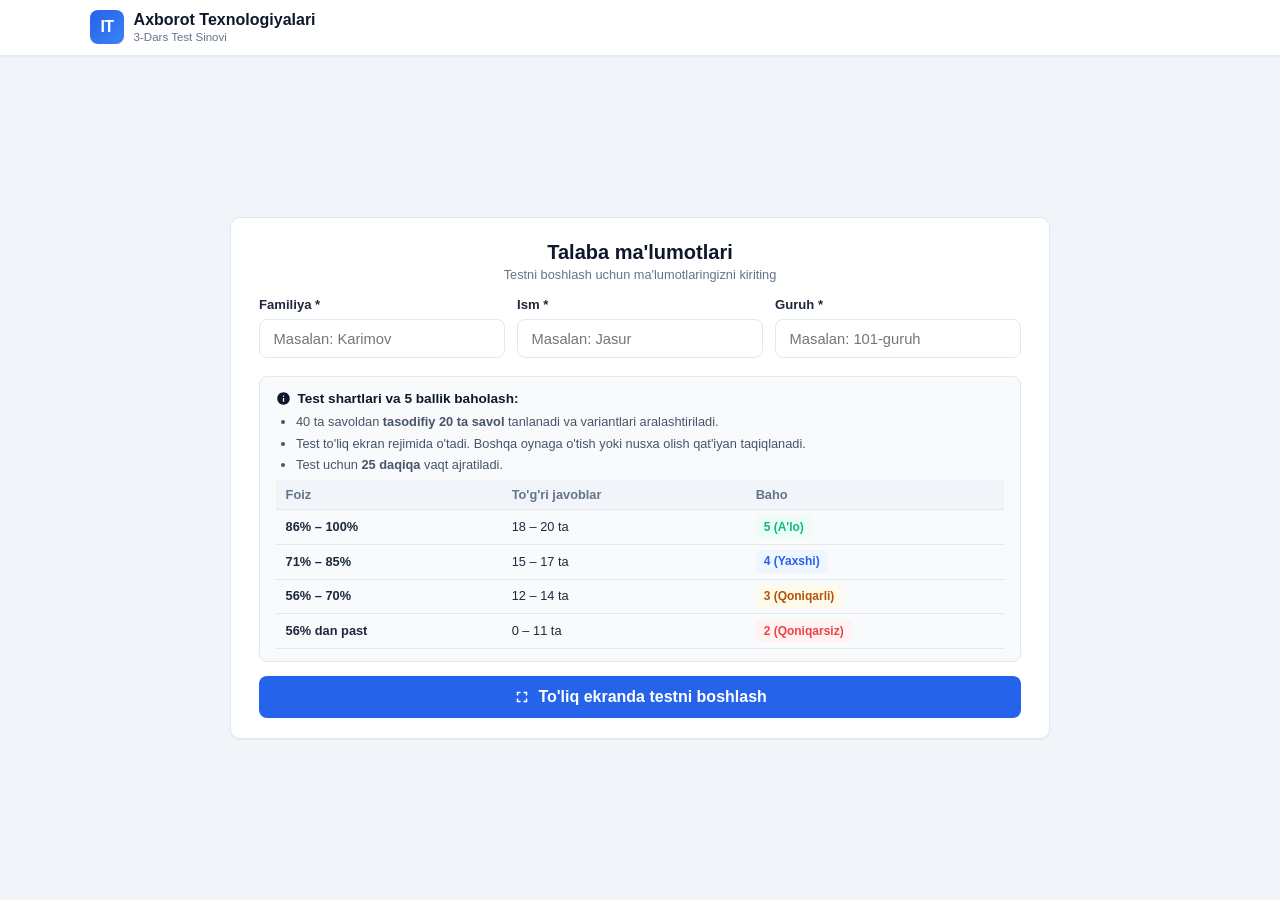
==== test/index.html @ c274dc18 "Dars ma'lumotlari bosh sahifaga (index.html) olindi, test sahifasi /test papkasiga joylashtirildi" ====
<!DOCTYPE html>
<html lang="uz">
<head>
  <meta charset="UTF-8">
  <meta name="viewport" content="width=device-width, initial-scale=1.0">
  <title>3-Dars: Axborot texnologiyalari — Test</title>
  <link rel="stylesheet" href="../css/style.css">
  <link rel="icon" type="image/svg+xml" href="data:image/svg+xml,<svg xmlns='http://www.w3.org/2000/svg' viewBox='0 0 24 24' fill='%232563eb'><path d='M12 3L1 9l11 6 9-4.91V17h2V9L12 3zm0 12.55L4.47 11 12 6.89 19.53 11 12 15.55zM6 15.5v3.45c0 2.21 2.69 4 6 4s6-1.79 6-4v-3.45c-1.57 1.02-3.66 1.55-6 1.55s-4.43-.53-6-1.55z'/></svg>">
</head>
<body oncontextmenu="return false;" oncopy="return false;" oncut="return false;" onpaste="return false;">

  <!-- Header: Yuqori panel -->
  <header class="app-header">
    <div class="header-container">
      <div class="logo-area">
        <div class="logo-icon">IT</div>
        <div class="logo-text">
          <h1>Axborot Texnologiyalari</h1>
          <p>3-Dars Test Sinovi</p>
        </div>
      </div>

      <!-- Test jarayonida ko'rinuvchi yuqori qism elementlari -->
      <div id="headerMeta" class="header-meta" style="display: none;">
        <div id="userBadge" class="user-badge" title="Talaba">
          <svg class="icon icon-sm" viewBox="0 0 24 24"><path d="M12 12c2.21 0 4-1.79 4-4s-1.79-4-4-4-4 1.79-4 4 1.79 4 4 4zm0 2c-2.67 0-8 1.34-8 4v2h16v-2c0-2.66-5.33-4-8-4z"/></svg>
          <span id="userNameDisplay">Talaba</span>
        </div>

        <div id="timerBadge" class="timer-badge" title="Qolgan vaqt">
          <svg class="icon icon-sm" viewBox="0 0 24 24"><path d="M12 2C6.5 2 2 6.5 2 12s4.5 10 10 10 10-4.5 10-10S17.5 2 12 2zm0 18c-4.41 0-8-3.59-8-8s3.59-8 8-8 8 3.59 8 8-3.59 8-8 8zm.5-13H11v6l5.2 3.1.8-1.3-4.5-2.7V7z"/></svg>
          <span id="timerDisplay">25:00</span>
        </div>

        <!-- YUQORIGA KO'CHIRILGAN YAKUNLASH TUGMASI -->
        <button type="button" id="btnFinishTop" class="btn btn-danger" style="padding: 0.4rem 0.85rem; font-size: 0.82rem;" title="Testni yakunlash">
          <svg class="icon icon-sm" viewBox="0 0 24 24"><path d="M14.4 6L14 4H5v17h2v-7h5.6l.4 2h7V6z"/></svg>
          Testni yakunlash
        </button>
      </div>
    </div>
  </header>

  <!-- Asosiy Kontent (Bitta sahifada 3 ta holat) -->
  <main class="main-wrapper">

    <!-- 1-KO'RINISh: TALABA MA'LUMOTLARINI KIRITISH -->
    <div id="viewRegister" class="view-screen active">
      <div class="card index-card">
        <div style="text-align: center; margin-bottom: 0.75rem;">
          <h2 style="font-size: 1.25rem; color: var(--dark); font-weight: 800;">Talaba ma'lumotlari</h2>
          <p style="font-size: 0.8rem; color: var(--text-muted);">Testni boshlash uchun ma'lumotlaringizni kiriting</p>
        </div>

        <form id="studentForm" novalidate>
          <div class="index-grid">
            <div class="form-group">
              <label class="form-label" for="lastName">Familiya *</label>
              <input type="text" id="lastName" class="form-input" placeholder="Masalan: Karimov" autocomplete="off">
            </div>

            <div class="form-group">
              <label class="form-label" for="firstName">Ism *</label>
              <input type="text" id="firstName" class="form-input" placeholder="Masalan: Jasur" autocomplete="off">
            </div>

            <div class="form-group">
              <label class="form-label" for="studentGroup">Guruh *</label>
              <input type="text" id="studentGroup" class="form-input" placeholder="Masalan: 101-guruh" autocomplete="off">
            </div>
          </div>

          <div class="rules-box">
            <h4>
              <svg class="icon icon-sm" viewBox="0 0 24 24"><path d="M12 2C6.48 2 2 6.48 2 12s4.48 10 10 10 10-4.48 10-10S17.52 2 12 2zm1 15h-2v-6h2v6zm0-8h-2V7h2v2z"/></svg>
              Test shartlari va 5 ballik baholash:
            </h4>
            <ul>
              <li>40 ta savoldan <strong>tasodifiy 20 ta savol</strong> tanlanadi va variantlari aralashtiriladi.</li>
              <li>Test to'liq ekran rejimida o'tadi. Boshqa oynaga o'tish yoki nusxa olish qat'iyan taqiqlanadi.</li>
              <li>Test uchun <strong>25 daqiqa</strong> vaqt ajratiladi.</li>
            </ul>

            <table class="grade-table">
              <thead>
                <tr>
                  <th>Foiz</th>
                  <th>To'g'ri javoblar</th>
                  <th>Baho</th>
                </tr>
              </thead>
              <tbody>
                <tr>
                  <td><strong>86% – 100%</strong></td>
                  <td>18 – 20 ta</td>
                  <td><span class="badge badge-success">5 (A'lo)</span></td>
                </tr>
                <tr>
                  <td><strong>71% – 85%</strong></td>
                  <td>15 – 17 ta</td>
                  <td><span class="badge badge-primary">4 (Yaxshi)</span></td>
                </tr>
                <tr>
                  <td><strong>56% – 70%</strong></td>
                  <td>12 – 14 ta</td>
                  <td><span class="badge badge-warning">3 (Qoniqarli)</span></td>
                </tr>
                <tr>
                  <td><strong>56% dan past</strong></td>
                  <td>0 – 11 ta</td>
                  <td><span class="badge badge-danger">2 (Qoniqarsiz)</span></td>
                </tr>
              </tbody>
            </table>
          </div>

          <button type="submit" id="btnStartQuiz" class="btn btn-primary" style="width: 100%; padding: 0.75rem; font-size: 1rem;">
            <svg class="icon" viewBox="0 0 24 24"><path d="M7 14H5v5h5v-2H7v-3zm-2-4h2V7h3V5H5v5zm12 7h-3v2h5v-5h-2v3zM14 5v2h3v3h2V5h-5z"/></svg>
            To'liq ekranda testni boshlash
          </button>
        </form>
      </div>
    </div>

    <!-- 2-KO'RINISh: TEST TOPSHIRISH EKRANI -->
    <div id="viewQuiz" class="view-screen">
      <div class="quiz-screen">
        <!-- Progress bar va Savollar xaritasi -->
        <div>
          <div class="quiz-progress-bar">
            <div id="progressFill" class="quiz-progress-fill"></div>
          </div>

          <div class="palette-card">
            <div class="palette-meta">
              <span>Savollar xaritasi (Jami 20 ta)</span>
              <span id="answeredStatusText" style="color: var(--primary);">0 / 20 belgilandi</span>
            </div>
            <div id="paletteContainer" class="palette-container"></div>
          </div>
        </div>

        <!-- Savol kartasi -->
        <div class="question-card">
          <div>
            <div class="question-top">
              <span id="questionCounter" class="question-counter">Savol 1 / 20</span>
            </div>
            <h3 id="questionText" class="question-text">Savol yuklanmoqda...</h3>
          </div>

          <div id="optionsContainer" class="options-list">
            <!-- Variantlar JS orqali qo'shiladi -->
          </div>
        </div>

        <!-- Pastki qism: FAQAT Oldingi va Keyingi -->
        <div class="quiz-footer">
          <button type="button" id="btnPrev" class="btn btn-secondary">
            <svg class="icon icon-sm" viewBox="0 0 24 24"><path d="M20 11H7.83l5.59-5.59L12 4l-8 8 8 8 1.41-1.41L7.83 13H20v-2z"/></svg>
            Oldingi
          </button>

          <button type="button" id="btnNext" class="btn btn-primary">
            Keyingi
            <svg class="icon icon-sm" viewBox="0 0 24 24"><path d="M12 4l-1.41 1.41L16.17 11H4v2h12.17l-5.58 5.59L12 20l8-8z"/></svg>
          </button>
        </div>
      </div>
    </div>

    <!-- 3-KO'RINISh: NATIJALAR EKRANI -->
    <div id="viewResults" class="view-screen">
      <div class="results-card">
        <h2 style="font-size: 1.35rem; color: var(--dark); font-weight: 800;">
          Test yakunlandi
        </h2>
        <p style="color: var(--text-muted); font-size: 0.82rem;">
          Natijalaringiz qayd etildi va Google Sheets jadvaliga uzatildi
        </p>

        <!-- Doiraviy Foiz -->
        <div id="scoreCircle" class="score-circle">
          <span id="resultPercent" class="score-percent">0%</span>
          <span class="score-label">NATIJA</span>
        </div>

        <div>
          <div id="resultGrade" class="grade-display">
            Baho: 5 (A'lo)
          </div>
        </div>

        <!-- Tafsilotlar -->
        <div class="result-details-grid">
          <div class="detail-item">
            <div class="detail-label">Talaba</div>
            <div id="resStudentName" class="detail-value">-</div>
          </div>
          <div class="detail-item">
            <div class="detail-label">Guruhi</div>
            <div id="resStudentGroup" class="detail-value">-</div>
          </div>
          <div class="detail-item">
            <div class="detail-label">To'g'ri javoblar</div>
            <div id="resCorrectCount" class="detail-value" style="color: var(--success);">-</div>
          </div>
          <div class="detail-item">
            <div class="detail-label">Sarflangan vaqt</div>
            <div id="resTimeSpent" class="detail-value">-</div>
          </div>
        </div>

        <!-- Google Sheet Status -->
        <div id="sheetStatusBox" class="sheet-status" style="background: #f1f5f9; color: #475569;">
          Natijalar Google Sheets jadvaliga uzatilmoqda...
        </div>

        <!-- Tugmalar -->
        <div style="display: flex; gap: 0.75rem; justify-content: center; margin-top: 0.5rem; flex-wrap: wrap;">
          <button type="button" id="btnToggleReview" class="btn btn-secondary">
            <svg class="icon icon-sm" viewBox="0 0 24 24"><path d="M19 3H5c-1.1 0-2 .9-2 2v14c0 1.1.9 2 2 2h14c1.1 0 2-.9 2-2V5c0-1.1-.9-2-2-2zm-5 14H7v-2h7v2zm3-4H7v-2h10v2zm0-4H7V7h10v2z"/></svg>
            Savollar tahlilini ko'rish
          </button>
          <button type="button" id="btnRestart" class="btn btn-primary">
            Qaytadan topshirish
          </button>
          <a href="../" class="btn btn-secondary">
            Dars ma'lumotlariga qaytish
          </a>
        </div>

        <!-- Tahlil ro'yxati -->
        <div id="reviewContainer" style="display: none; margin-top: 1rem; text-align: left;">
          <h4 style="font-size: 0.95rem; margin-bottom: 0.6rem; color: var(--dark);">
            Javoblar tekshiruvi:
          </h4>
          <div id="reviewList"></div>
        </div>
      </div>
    </div>

  </main>

  <!-- ICHKI BILDIRISHNOMA MODALI -->
  <div id="noticeModal" class="modal-overlay">
    <div class="modal-box">
      <div id="noticeModalIcon" class="modal-icon-wrapper warning">
        <svg class="icon icon-md" viewBox="0 0 24 24"><path d="M1 21h22L12 2 1 21zm12-3h-2v-2h2v2zm0-4h-2v-4h2v4z"/></svg>
      </div>
      <h3 id="noticeModalTitle" class="modal-title">Ma'lumotlarni kiriting</h3>
      <div id="noticeModalBody" class="modal-body">
        Iltimos, familiyangiz, ismingiz va guruhingizni to'liq kiriting!
      </div>
      <div class="modal-actions">
        <button type="button" id="btnCloseNotice" class="btn btn-primary" style="width: 100%;">
          Tushundim
        </button>
      </div>
    </div>
  </div>

  <!-- TASDIQLASH MODALI -->
  <div id="confirmModal" class="modal-overlay">
    <div class="modal-box">
      <div class="modal-icon-wrapper warning">
        <svg class="icon icon-md" viewBox="0 0 24 24"><path d="M1 21h22L12 2 1 21zm12-3h-2v-2h2v2zm0-4h-2v-4h2v4z"/></svg>
      </div>
      <h3 class="modal-title">Testni yakunlaysizmi?</h3>
      <div id="confirmModalText" class="modal-body">
        Barcha savollarga javob berganingizga ishonchingiz komilmi?
      </div>
      <div class="modal-actions">
        <button type="button" id="btnCancelSubmit" class="btn btn-secondary">
          Davom etish
        </button>
        <button type="button" id="btnConfirmSubmit" class="btn btn-danger">
          Ha, yakunlash
        </button>
      </div>
    </div>
  </div>

  <!-- ANTI-CHEAT: FULLSCREEN OGOHLANTIRIShI -->
  <div id="fullscreenWarningModal" class="modal-overlay">
    <div class="modal-box">
      <div class="modal-icon-wrapper danger">
        <svg class="icon icon-md" viewBox="0 0 24 24"><path d="M12 2C6.48 2 2 6.48 2 12s4.48 10 10 10 10-4.48 10-10S17.52 2 12 2zm1 15h-2v-2h2v2zm0-4h-2V7h2v6z"/></svg>
      </div>
      <h3 class="modal-title">Diqqat! Qoidabuzarlik</h3>
      <div class="modal-body">
        Testni faqat to'liq ekran (Fullscreen) rejimida topshirish shart!<br>
        Oynani kichraytirish yoki boshqa ilovaga o'tish qat'iyan man etiladi.
      </div>
      <div class="modal-actions">
        <button type="button" id="btnResumeFullscreen" class="btn btn-primary" style="width: 100%;">
          To'liq ekranga qaytish
        </button>
      </div>
    </div>
  </div>

  <!-- ANTI-CHEAT: SKRINSHOT VA NUSXA OGOHLANTIRISh PANELI -->
  <div id="antiCheatAlert" class="anticheat-banner">
    <svg class="icon icon-sm" viewBox="0 0 24 24" style="fill: #ef4444;"><path d="M12 2C6.48 2 2 6.48 2 12s4.48 10 10 10 10-4.48 10-10S17.52 2 12 2zm1 15h-2v-2h2v2zm0-4h-2V7h2v6z"/></svg>
    <span id="antiCheatText">Nusxa olish yoki skrinshot taqiqlangan!</span>
  </div>

  <!-- Skriptlar -->
  <script src="../js/config.js"></script>
  <script src="../js/questions.js"></script>
  <script src="../js/quiz.js"></script>
</body>
</html>
---- css/style.css ----
:root {
  --primary: #2563eb;
  --primary-hover: #1d4ed8;
  --primary-light: #eff6ff;
  --success: #10b981;
  --success-light: #ecfdf5;
  --warning: #f59e0b;
  --warning-light: #fffbeb;
  --danger: #ef4444;
  --danger-light: #fef2f2;
  --dark: #0f172a;
  --text-main: #1e293b;
  --text-muted: #64748b;
  --bg-main: #f1f5f9;
  --card-bg: #ffffff;
  --border: #e2e8f0;
  --border-focus: #3b82f6;
  --radius: 10px;
  --shadow-sm: 0 1px 2px 0 rgb(0 0 0 / 0.05);
  --shadow: 0 4px 6px -1px rgb(0 0 0 / 0.08);
}

* {
  box-sizing: border-box;
  margin: 0;
  padding: 0;
  font-family: -apple-system, BlinkMacSystemFont, "Segoe UI", Roboto, "Helvetica Neue", Arial, sans-serif;
  /* Anti-cheat: matn belgilashni butunlay o'chirish */
  -webkit-user-select: none !important;
  -moz-user-select: none !important;
  -ms-user-select: none !important;
  user-select: none !important;
  -webkit-touch-callout: none !important;
}

input, textarea {
  -webkit-user-select: auto !important;
  -moz-user-select: auto !important;
  -ms-user-select: auto !important;
  user-select: auto !important;
}

html, body {
  height: 100%;
  width: 100%;
  overflow: hidden; /* Bir ekranga to'liq sig'dirish */
  background-color: var(--bg-main);
  color: var(--text-main);
  line-height: 1.4;
}

body {
  display: flex;
  flex-direction: column;
}

/* SVG Icon Helper */
.icon {
  display: inline-block;
  width: 18px;
  height: 18px;
  fill: currentColor;
  vertical-align: middle;
  flex-shrink: 0;
}
.icon-sm { width: 15px; height: 15px; }
.icon-md { width: 22px; height: 22px; }
.icon-lg { width: 32px; height: 32px; }

/* Header */
.app-header {
  background: #ffffff;
  border-bottom: 1px solid var(--border);
  padding: 0.5rem 1.25rem;
  height: 56px;
  flex-shrink: 0;
  display: flex;
  align-items: center;
  box-shadow: var(--shadow-sm);
  z-index: 20;
}

.header-container {
  width: 100%;
  max-width: 1100px;
  margin: 0 auto;
  display: flex;
  align-items: center;
  justify-content: space-between;
  gap: 0.75rem;
}

.logo-area {
  display: flex;
  align-items: center;
  gap: 0.6rem;
}

.logo-icon {
  width: 34px;
  height: 34px;
  background: linear-gradient(135deg, var(--primary), #3b82f6);
  color: white;
  border-radius: 8px;
  display: flex;
  align-items: center;
  justify-content: center;
  font-size: 1rem;
  font-weight: 800;
  letter-spacing: -0.5px;
}

.logo-text h1 {
  font-size: 1rem;
  font-weight: 700;
  color: var(--dark);
  line-height: 1.2;
}

.logo-text p {
  font-size: 0.72rem;
  color: var(--text-muted);
}

.header-meta {
  display: flex;
  align-items: center;
  gap: 0.6rem;
}

.user-badge {
  background: var(--primary-light);
  color: var(--primary);
  padding: 0.35rem 0.75rem;
  border-radius: 6px;
  font-size: 0.82rem;
  font-weight: 600;
  display: flex;
  align-items: center;
  gap: 0.4rem;
}

.timer-badge {
  background: #f8fafc;
  color: var(--text-main);
  padding: 0.35rem 0.75rem;
  border-radius: 6px;
  font-size: 0.88rem;
  font-weight: 700;
  display: flex;
  align-items: center;
  gap: 0.4rem;
  border: 1px solid var(--border);
  font-variant-numeric: tabular-nums;
}

.timer-badge.warning {
  background: var(--warning-light);
  color: #b45309;
  border-color: #fcd34d;
  animation: pulse 1s infinite;
}

.timer-badge.danger {
  background: var(--danger-light);
  color: var(--danger);
  border-color: #fca5a5;
  animation: pulse 0.6s infinite;
}

@keyframes pulse {
  0%, 100% { transform: scale(1); }
  50% { transform: scale(1.03); }
}

/* Main Viewport Container */
.main-wrapper {
  flex: 1;
  width: 100%;
  max-width: 1100px;
  margin: 0 auto;
  padding: 0.5rem 1rem;
  display: flex;
  flex-direction: column;
  height: calc(100vh - 56px);
  overflow: hidden;
  position: relative;
}

/* Screen Views */
.view-screen {
  width: 100%;
  height: 100%;
  display: none;
  flex-direction: column;
  justify-content: space-between;
}

.view-screen.active {
  display: flex;
}

/* View 1: Register Form (Single screen) */
.index-card {
  max-width: 820px;
  width: 100%;
  margin: auto;
  padding: 1.25rem 1.75rem;
  background: #ffffff;
  border-radius: var(--radius);
  border: 1px solid var(--border);
  box-shadow: var(--shadow-sm);
}

.index-grid {
  display: grid;
  grid-template-columns: repeat(3, 1fr);
  gap: 0.75rem;
  margin-bottom: 0.75rem;
}

.form-group {
  margin-bottom: 0.35rem;
}

.form-label {
  display: block;
  font-weight: 700;
  margin-bottom: 0.3rem;
  font-size: 0.82rem;
  color: var(--text-main);
}

.form-input {
  width: 100%;
  padding: 0.65rem 0.85rem;
  border-radius: 8px;
  border: 1.5px solid var(--border);
  font-size: 0.92rem;
  background-color: #ffffff;
  color: var(--text-main);
  transition: border-color 0.2s;
}

.form-input:focus {
  outline: none;
  border-color: var(--border-focus);
  box-shadow: 0 0 0 3px rgba(59, 130, 246, 0.15);
}

.form-input.input-error {
  border-color: var(--danger) !important;
  background-color: var(--danger-light);
  animation: shake 0.3s ease-in-out;
}

@keyframes shake {
  0%, 100% { transform: translateX(0); }
  25% { transform: translateX(-4px); }
  75% { transform: translateX(4px); }
}

.rules-box {
  background: #f8fafc;
  border: 1px solid var(--border);
  border-radius: 8px;
  padding: 0.75rem 1rem;
  margin-bottom: 0.85rem;
}

.rules-box h4 {
  font-size: 0.85rem;
  margin-bottom: 0.35rem;
  color: var(--dark);
  display: flex;
  align-items: center;
  gap: 0.4rem;
}

.rules-box ul {
  padding-left: 1.25rem;
  font-size: 0.8rem;
  color: #475569;
}

.rules-box li {
  margin-bottom: 0.2rem;
}

/* Grade table */
.grade-table {
  width: 100%;
  border-collapse: collapse;
  font-size: 0.8rem;
  margin-top: 0.4rem;
}

.grade-table th, .grade-table td {
  padding: 0.35rem 0.6rem;
  text-align: left;
  border-bottom: 1px solid var(--border);
}

.grade-table th {
  background: #f1f5f9;
  color: var(--text-muted);
  font-weight: 700;
}

.badge {
  display: inline-block;
  padding: 0.18rem 0.5rem;
  font-size: 0.75rem;
  font-weight: 700;
  border-radius: 4px;
}

.badge-success { background: var(--success-light); color: var(--success); }
.badge-primary { background: var(--primary-light); color: var(--primary); }
.badge-warning { background: var(--warning-light); color: #b45309; }
.badge-danger { background: var(--danger-light); color: var(--danger); }

/* View 2: Quiz Screen */
.quiz-screen {
  flex: 1;
  display: flex;
  flex-direction: column;
  justify-content: space-between;
  height: 100%;
  gap: 0.4rem;
}

.palette-card {
  padding: 0.45rem 1rem;
  background: #ffffff;
  border-radius: var(--radius);
  border: 1px solid var(--border);
  flex-shrink: 0;
}

.palette-meta {
  display: flex;
  justify-content: space-between;
  align-items: center;
  font-size: 0.75rem;
  font-weight: 700;
  color: var(--text-muted);
  text-transform: uppercase;
  margin-bottom: 0.3rem;
}

.palette-container {
  display: flex;
  flex-wrap: wrap;
  gap: 0.35rem;
  justify-content: center;
}

.palette-btn {
  width: 32px;
  height: 28px;
  border-radius: 6px;
  border: 1px solid var(--border);
  background: #ffffff;
  color: var(--text-main);
  font-weight: 700;
  font-size: 0.8rem;
  cursor: pointer;
  display: flex;
  align-items: center;
  justify-content: center;
  transition: all 0.15s;
}

.palette-btn:hover { background: #f1f5f9; }
.palette-btn.current { border-color: var(--primary); box-shadow: 0 0 0 2px var(--primary); }
.palette-btn.answered { background: var(--primary); color: #ffffff; border-color: var(--primary); }

.question-card {
  flex: 1;
  display: flex;
  flex-direction: column;
  justify-content: space-between;
  padding: 0.9rem 1.25rem;
  background: #ffffff;
  border-radius: var(--radius);
  border: 1px solid var(--border);
  box-shadow: var(--shadow-sm);
  overflow: hidden;
}

.question-top {
  display: flex;
  justify-content: space-between;
  align-items: center;
  margin-bottom: 0.3rem;
}

.question-counter {
  font-size: 0.82rem;
  font-weight: 800;
  color: var(--primary);
  text-transform: uppercase;
  letter-spacing: 0.5px;
}

.question-text {
  font-size: 1.12rem;
  font-weight: 700;
  color: var(--dark);
  line-height: 1.35;
  margin-bottom: 0.6rem;
}

.options-list {
  display: flex;
  flex-direction: column;
  gap: 0.45rem;
  flex: 1;
  justify-content: center;
}

.option-item {
  display: flex;
  align-items: center;
  gap: 0.85rem;
  padding: 0.7rem 1rem;
  border-radius: 8px;
  border: 2px solid var(--border);
  background: #ffffff;
  cursor: pointer;
  transition: all 0.15s ease;
}

.option-item:hover {
  border-color: #cbd5e1;
  background-color: #f8fafc;
}

.option-item.selected {
  border-color: var(--primary);
  background-color: var(--primary-light);
}

.option-letter {
  width: 28px;
  height: 28px;
  border-radius: 50%;
  background: #f1f5f9;
  color: var(--text-main);
  display: flex;
  align-items: center;
  justify-content: center;
  font-weight: 800;
  font-size: 0.85rem;
  flex-shrink: 0;
  transition: all 0.15s;
}

.option-item.selected .option-letter {
  background: var(--primary);
  color: #ffffff;
}

.option-text {
  font-size: 0.95rem;
  color: var(--text-main);
  font-weight: 600;
}

.quiz-footer {
  display: flex;
  justify-content: space-between;
  align-items: center;
  padding: 0.4rem 0.25rem 0.2rem;
  flex-shrink: 0;
  gap: 1rem;
}

.quiz-progress-bar {
  width: 100%;
  height: 4px;
  background: #e2e8f0;
  border-radius: 2px;
  overflow: hidden;
  margin-bottom: 0.35rem;
}

.quiz-progress-fill {
  height: 100%;
  background: var(--primary);
  width: 0%;
  transition: width 0.25s ease;
}

/* Buttons */
.btn {
  display: inline-flex;
  align-items: center;
  justify-content: center;
  gap: 0.45rem;
  padding: 0.55rem 1.25rem;
  font-size: 0.9rem;
  font-weight: 700;
  border-radius: 8px;
  border: none;
  cursor: pointer;
  transition: all 0.15s ease;
  text-decoration: none;
  line-height: 1;
}

.btn-primary { background-color: var(--primary); color: #ffffff; }
.btn-primary:hover { background-color: var(--primary-hover); }
.btn-secondary { background-color: #ffffff; color: var(--text-main); border: 1px solid var(--border); }
.btn-secondary:hover { background-color: #f1f5f9; }
.btn-danger { background-color: var(--danger); color: #ffffff; }
.btn-danger:hover { background-color: #dc2626; }
.btn:disabled { opacity: 0.35; cursor: not-allowed; }

/* View 3: Results Screen */
.results-card {
  background: #ffffff;
  border-radius: var(--radius);
  border: 1px solid var(--border);
  padding: 1.25rem 1.5rem;
  height: 100%;
  display: flex;
  flex-direction: column;
  overflow-y: auto;
  text-align: center;
}

.score-circle {
  width: 105px;
  height: 105px;
  border-radius: 50%;
  margin: 0.6rem auto;
  display: flex;
  flex-direction: column;
  align-items: center;
  justify-content: center;
  border: 5px solid var(--primary);
  background: #ffffff;
}

.score-percent { font-size: 1.75rem; font-weight: 800; line-height: 1; }
.score-label { font-size: 0.72rem; color: var(--text-muted); font-weight: 700; }

.grade-display {
  display: inline-block;
  padding: 0.35rem 1.25rem;
  font-size: 1.15rem;
  font-weight: 800;
  border-radius: 20px;
  margin-bottom: 0.6rem;
}

.result-details-grid {
  display: grid;
  grid-template-columns: repeat(4, 1fr);
  gap: 0.5rem;
  margin: 0.6rem 0;
}

.detail-item {
  background: #f8fafc;
  padding: 0.6rem;
  border-radius: 6px;
  border: 1px solid var(--border);
  text-align: left;
}

.detail-label { font-size: 0.7rem; color: var(--text-muted); font-weight: 700; text-transform: uppercase; }
.detail-value { font-size: 0.95rem; font-weight: 700; color: var(--dark); margin-top: 0.15rem; }

.sheet-status {
  padding: 0.55rem 0.85rem;
  border-radius: 6px;
  font-size: 0.82rem;
  margin: 0.5rem 0;
  display: flex;
  align-items: center;
  justify-content: center;
  gap: 0.5rem;
  font-weight: 600;
}

.review-item {
  background: #f8fafc;
  border: 1px solid var(--border);
  border-radius: 6px;
  padding: 0.6rem 0.85rem;
  margin-bottom: 0.45rem;
  text-align: left;
  font-size: 0.85rem;
}

.review-item.is-correct { border-left: 4px solid var(--success); }
.review-item.is-incorrect { border-left: 4px solid var(--danger); }
.review-q { font-weight: 700; margin-bottom: 0.25rem; }
.review-ans { color: var(--text-muted); }
.review-ans strong { color: var(--text-main); }

/* Modals */
.modal-overlay {
  position: fixed;
  top: 0;
  left: 0;
  right: 0;
  bottom: 0;
  background: rgba(15, 23, 42, 0.75);
  backdrop-filter: blur(4px);
  display: none;
  align-items: center;
  justify-content: center;
  z-index: 100;
  padding: 1rem;
}

.modal-overlay.active { display: flex; }

.modal-box {
  background: #ffffff;
  border-radius: 12px;
  max-width: 440px;
  width: 100%;
  padding: 1.5rem;
  box-shadow: 0 20px 25px -5px rgb(0 0 0 / 0.15);
  text-align: center;
}

.modal-icon-wrapper {
  width: 48px;
  height: 48px;
  border-radius: 50%;
  margin: 0 auto 0.75rem;
  display: flex;
  align-items: center;
  justify-content: center;
}

.modal-icon-wrapper.warning { background: var(--warning-light); color: var(--warning); }
.modal-icon-wrapper.danger { background: var(--danger-light); color: var(--danger); }
.modal-icon-wrapper.primary { background: var(--primary-light); color: var(--primary); }

.modal-title { font-size: 1.15rem; font-weight: 700; color: var(--dark); margin-bottom: 0.5rem; }
.modal-body { color: var(--text-muted); font-size: 0.88rem; margin-bottom: 1.25rem; line-height: 1.4; }
.modal-actions { display: flex; gap: 0.75rem; }
.modal-actions .btn { flex: 1; }

/* Anti-cheat banner */
.anticheat-banner {
  display: none;
  position: fixed;
  bottom: 12px;
  right: 12px;
  background: rgba(15, 23, 42, 0.95);
  color: #ffffff;
  padding: 0.45rem 0.85rem;
  border-radius: 6px;
  font-size: 0.78rem;
  z-index: 90;
  align-items: center;
  gap: 0.45rem;
  box-shadow: 0 4px 6px -1px rgb(0 0 0 / 0.2);
}

@media (max-width: 768px) {
  .index-grid { grid-template-columns: 1fr; gap: 0.35rem; }
  .result-details-grid { grid-template-columns: 1fr 1fr; }
  .palette-btn { width: 28px; height: 26px; font-size: 0.75rem; }
  .question-text { font-size: 1rem; }
  .header-container { flex-wrap: wrap; gap: 0.35rem; }
}
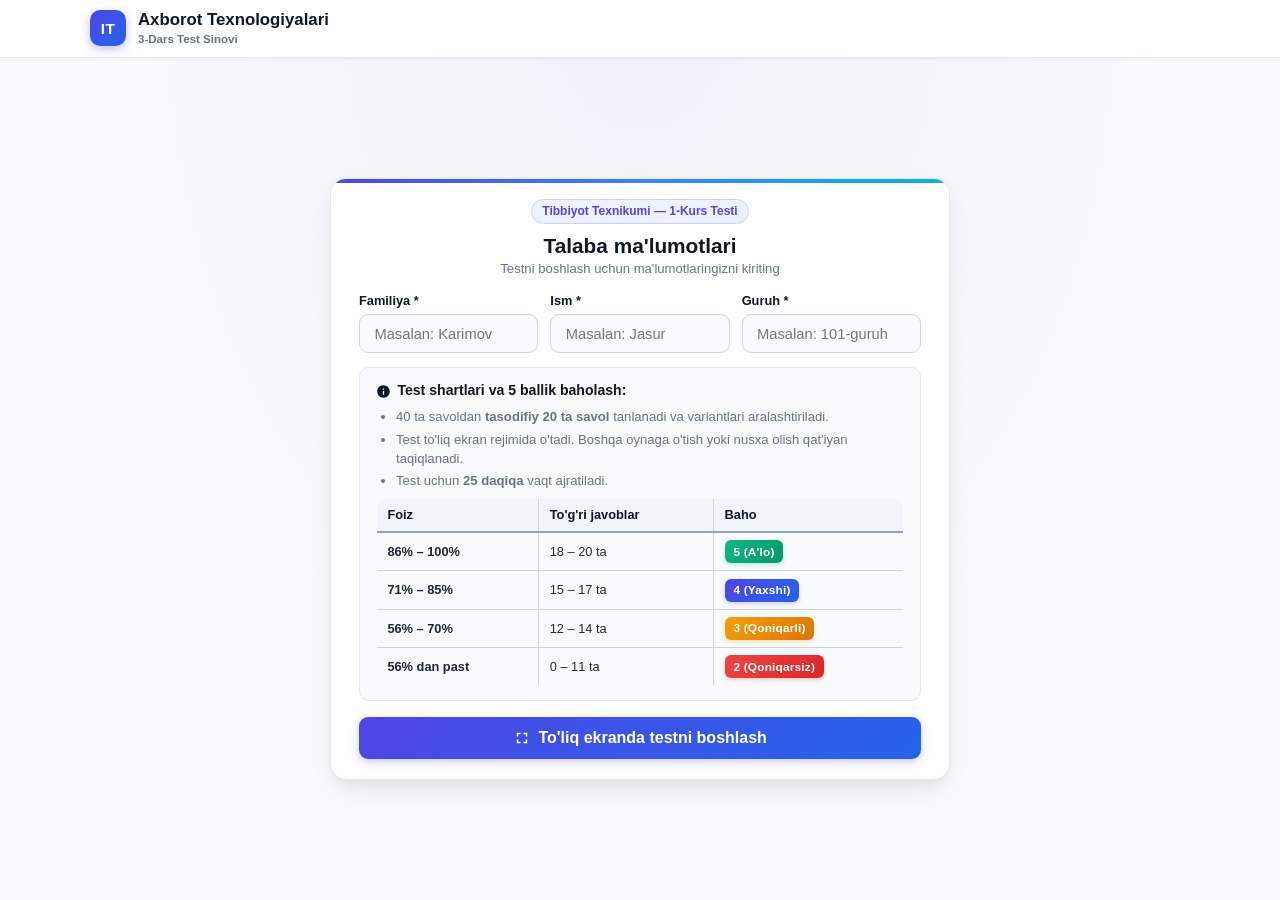
==== commit bc8f4206: "Dars sahifasi va Test portali zamonaviy premium dizaynga otkazildi" ====
--- a/test/index.html
+++ b/test/index.html
@@ -47,9 +47,12 @@
     <!-- 1-KO'RINISh: TALABA MA'LUMOTLARINI KIRITISH -->
     <div id="viewRegister" class="view-screen active">
       <div class="card index-card">
-        <div style="text-align: center; margin-bottom: 0.75rem;">
-          <h2 style="font-size: 1.25rem; color: var(--dark); font-weight: 800;">Talaba ma'lumotlari</h2>
-          <p style="font-size: 0.8rem; color: var(--text-muted);">Testni boshlash uchun ma'lumotlaringizni kiriting</p>
+        <div style="text-align: center; margin-bottom: 0.85rem;">
+          <span style="display: inline-block; background: #eef2ff; color: #4f46e5; border: 1px solid #c7d2fe; padding: 0.2rem 0.65rem; border-radius: 20px; font-size: 0.75rem; font-weight: 800; margin-bottom: 0.4rem;">
+            Tibbiyot Texnikumi — 1-Kurs Testi
+          </span>
+          <h2 style="font-size: 1.3rem; color: var(--dark); font-weight: 850;">Talaba ma'lumotlari</h2>
+          <p style="font-size: 0.82rem; color: var(--text-muted);">Testni boshlash uchun ma'lumotlaringizni kiriting</p>
         </div>
 
         <form id="studentForm" novalidate>
--- a/css/style.css
+++ b/css/style.css
@@ -1,23 +1,35 @@
+/* ==========================================================================
+   Axborot Texnologiyalari — 3-Dars Test Tizimi (Premium UI/UX)
+   ========================================================================== */
+
 :root {
-  --primary: #2563eb;
-  --primary-hover: #1d4ed8;
-  --primary-light: #eff6ff;
+  --primary: #4f46e5;
+  --primary-hover: #4338ca;
+  --primary-gradient: linear-gradient(135deg, #4f46e5 0%, #2563eb 100%);
+  --primary-light: #eef2ff;
+  --primary-border: #c7d2fe;
   --success: #10b981;
+  --success-gradient: linear-gradient(135deg, #10b981 0%, #059669 100%);
   --success-light: #ecfdf5;
   --warning: #f59e0b;
+  --warning-gradient: linear-gradient(135deg, #f59e0b 0%, #d97706 100%);
   --warning-light: #fffbeb;
   --danger: #ef4444;
+  --danger-gradient: linear-gradient(135deg, #ef4444 0%, #dc2626 100%);
   --danger-light: #fef2f2;
   --dark: #0f172a;
   --text-main: #1e293b;
   --text-muted: #64748b;
-  --bg-main: #f1f5f9;
+  --bg-main: #f8fafc;
   --card-bg: #ffffff;
   --border: #e2e8f0;
-  --border-focus: #3b82f6;
-  --radius: 10px;
-  --shadow-sm: 0 1px 2px 0 rgb(0 0 0 / 0.05);
-  --shadow: 0 4px 6px -1px rgb(0 0 0 / 0.08);
+  --border-hover: #cbd5e1;
+  --border-focus: #4f46e5;
+  --radius: 12px;
+  --radius-lg: 16px;
+  --shadow-sm: 0 1px 3px rgba(0, 0, 0, 0.05);
+  --shadow: 0 4px 12px -2px rgba(0, 0, 0, 0.08), 0 2px 6px -1px rgba(0, 0, 0, 0.04);
+  --shadow-lg: 0 12px 28px -6px rgba(0, 0, 0, 0.1), 0 8px 12px -4px rgba(0, 0, 0, 0.04);
 }
 
 * {
@@ -45,6 +57,7 @@
   width: 100%;
   overflow: hidden; /* Bir ekranga to'liq sig'dirish */
   background-color: var(--bg-main);
+  background-image: radial-gradient(at 50% 0%, rgba(79, 70, 229, 0.05) 0px, transparent 60%);
   color: var(--text-main);
   line-height: 1.4;
 }
@@ -67,12 +80,14 @@
 .icon-md { width: 22px; height: 22px; }
 .icon-lg { width: 32px; height: 32px; }
 
-/* Header */
+/* Header: Sleek Frosted Glass Navbar */
 .app-header {
-  background: #ffffff;
+  background: rgba(255, 255, 255, 0.95);
+  backdrop-filter: blur(12px);
+  -webkit-backdrop-filter: blur(12px);
   border-bottom: 1px solid var(--border);
   padding: 0.5rem 1.25rem;
-  height: 56px;
+  height: 58px;
   flex-shrink: 0;
   display: flex;
   align-items: center;
@@ -93,26 +108,27 @@
 .logo-area {
   display: flex;
   align-items: center;
-  gap: 0.6rem;
+  gap: 0.75rem;
 }
 
 .logo-icon {
-  width: 34px;
-  height: 34px;
-  background: linear-gradient(135deg, var(--primary), #3b82f6);
-  color: white;
-  border-radius: 8px;
-  display: flex;
-  align-items: center;
-  justify-content: center;
-  font-size: 1rem;
+  width: 36px;
+  height: 36px;
+  border-radius: 10px;
+  background: var(--primary-gradient);
+  color: #ffffff;
+  display: flex;
+  align-items: center;
+  justify-content: center;
+  font-weight: 900;
+  font-size: 0.95rem;
+  box-shadow: 0 3px 10px rgba(79, 70, 229, 0.35);
+  letter-spacing: 0.5px;
+}
+
+.logo-text h1 {
+  font-size: 1.05rem;
   font-weight: 800;
-  letter-spacing: -0.5px;
-}
-
-.logo-text h1 {
-  font-size: 1rem;
-  font-weight: 700;
   color: var(--dark);
   line-height: 1.2;
 }
@@ -120,487 +136,649 @@
 .logo-text p {
   font-size: 0.72rem;
   color: var(--text-muted);
+  font-weight: 600;
 }
 
 .header-meta {
   display: flex;
   align-items: center;
-  gap: 0.6rem;
+  gap: 0.75rem;
 }
 
 .user-badge {
-  background: var(--primary-light);
-  color: var(--primary);
-  padding: 0.35rem 0.75rem;
-  border-radius: 6px;
+  display: inline-flex;
+  align-items: center;
+  gap: 0.4rem;
+  background: #f8fafc;
+  border: 1px solid var(--border);
+  border-radius: 20px;
+  padding: 0.35rem 0.85rem;
   font-size: 0.82rem;
-  font-weight: 600;
-  display: flex;
-  align-items: center;
-  gap: 0.4rem;
+  font-weight: 700;
+  color: var(--dark);
+  box-shadow: 0 1px 2px rgba(0,0,0,0.03);
 }
 
 .timer-badge {
-  background: #f8fafc;
-  color: var(--text-main);
-  padding: 0.35rem 0.75rem;
-  border-radius: 6px;
-  font-size: 0.88rem;
-  font-weight: 700;
-  display: flex;
-  align-items: center;
-  gap: 0.4rem;
-  border: 1px solid var(--border);
-  font-variant-numeric: tabular-nums;
-}
-
-.timer-badge.warning {
-  background: var(--warning-light);
-  color: #b45309;
-  border-color: #fcd34d;
-  animation: pulse 1s infinite;
+  display: inline-flex;
+  align-items: center;
+  gap: 0.5rem;
+  background: #ffffff;
+  border: 1.5px solid #cbd5e1;
+  border-radius: 20px;
+  padding: 0.35rem 0.85rem;
+  font-family: ui-monospace, SFMono-Regular, Menlo, Monaco, Consolas, monospace;
+  font-size: 0.95rem;
+  font-weight: 800;
+  color: var(--dark);
+  box-shadow: 0 1px 3px rgba(0,0,0,0.05);
+  position: relative;
+}
+
+.timer-badge::before {
+  content: '';
+  display: inline-block;
+  width: 8px;
+  height: 8px;
+  border-radius: 50%;
+  background: var(--success);
+  box-shadow: 0 0 8px var(--success);
+  animation: pulseDot 1.8s infinite;
+}
+
+@keyframes pulseDot {
+  0%, 100% { opacity: 1; transform: scale(1); }
+  50% { opacity: 0.35; transform: scale(0.85); }
 }
 
 .timer-badge.danger {
-  background: var(--danger-light);
+  border-color: var(--danger);
   color: var(--danger);
-  border-color: #fca5a5;
-  animation: pulse 0.6s infinite;
-}
-
-@keyframes pulse {
-  0%, 100% { transform: scale(1); }
-  50% { transform: scale(1.03); }
-}
-
-/* Main Viewport Container */
+  animation: pulseDanger 1s infinite alternate;
+}
+
+.timer-badge.danger::before {
+  background: var(--danger);
+  box-shadow: 0 0 8px var(--danger);
+}
+
+@keyframes pulseDanger {
+  from { background-color: #ffffff; }
+  to { background-color: #fef2f2; }
+}
+
+/* Asosiy Wrapper */
 .main-wrapper {
   flex: 1;
-  width: 100%;
+  display: flex;
+  flex-direction: column;
+  align-items: center;
+  justify-content: center;
+  padding: 0.75rem 1rem;
   max-width: 1100px;
+  width: 100%;
   margin: 0 auto;
-  padding: 0.5rem 1rem;
+  overflow: hidden;
+}
+
+/* 3 ta holat (Screen views) */
+.view-screen {
+  display: none;
+  width: 100%;
+  height: 100%;
+  animation: fadeIn 0.25s cubic-bezier(0.4, 0, 0.2, 1);
+}
+
+.view-screen.active {
   display: flex;
   flex-direction: column;
-  height: calc(100vh - 56px);
+  align-items: center;
+  justify-content: center;
+}
+
+@keyframes fadeIn {
+  from { opacity: 0; transform: translateY(6px); }
+  to { opacity: 1; transform: translateY(0); }
+}
+
+/* View 1: Ro'yxatdan o'tish */
+.card {
+  background: var(--card-bg);
+  border-radius: var(--radius-lg);
+  border: 1px solid var(--border);
+  box-shadow: var(--shadow-lg);
+  padding: 1.25rem 1.75rem;
+  width: 100%;
+  position: relative;
   overflow: hidden;
-  position: relative;
-}
-
-/* Screen Views */
-.view-screen {
-  width: 100%;
-  height: 100%;
-  display: none;
-  flex-direction: column;
-  justify-content: space-between;
-}
-
-.view-screen.active {
-  display: flex;
-}
-
-/* View 1: Register Form (Single screen) */
+}
+
+.card::before {
+  content: '';
+  position: absolute;
+  top: 0;
+  left: 0;
+  right: 0;
+  height: 4px;
+  background: linear-gradient(90deg, #4f46e5, #3b82f6, #06b6d4);
+}
+
 .index-card {
-  max-width: 820px;
-  width: 100%;
+  max-width: 620px;
   margin: auto;
-  padding: 1.25rem 1.75rem;
-  background: #ffffff;
-  border-radius: var(--radius);
-  border: 1px solid var(--border);
-  box-shadow: var(--shadow-sm);
 }
 
 .index-grid {
   display: grid;
   grid-template-columns: repeat(3, 1fr);
   gap: 0.75rem;
+  margin-bottom: 0.85rem;
+}
+
+.form-group {
+  display: flex;
+  flex-direction: column;
+  gap: 0.3rem;
+  text-align: left;
+}
+
+.form-label {
+  font-size: 0.8rem;
+  font-weight: 750;
+  color: var(--dark);
+}
+
+.form-input {
+  width: 100%;
+  padding: 0.65rem 0.9rem;
+  border-radius: 9px;
+  border: 1.5px solid #cbd5e1;
+  font-size: 0.92rem;
+  background: #f8fafc;
+  color: var(--dark);
+  transition: all 0.2s ease;
+}
+
+.form-input:focus {
+  outline: none;
+  background: #ffffff;
+  border-color: var(--primary);
+  box-shadow: 0 0 0 4px rgba(79, 70, 229, 0.15);
+}
+
+.rules-box {
+  background: #f8fafc;
+  border: 1px solid var(--border);
+  border-radius: 10px;
+  padding: 0.85rem 1rem;
+  margin-bottom: 1rem;
+  font-size: 0.82rem;
+  text-align: left;
+}
+
+.rules-box h4 {
+  font-size: 0.88rem;
+  font-weight: 800;
+  color: var(--dark);
+  margin-bottom: 0.4rem;
+  display: flex;
+  align-items: center;
+  gap: 0.4rem;
+}
+
+.rules-box ul {
+  padding-left: 1.25rem;
+  color: var(--text-muted);
+  line-height: 1.45;
+}
+
+.rules-box li {
+  margin-bottom: 0.2rem;
+}
+
+/* Grade table */
+.grade-table {
+  width: 100%;
+  border-collapse: collapse;
+  font-size: 0.8rem;
+  margin-top: 0.5rem;
+  border-radius: 8px;
+  overflow: hidden;
+  border: 1px solid #cbd5e1;
+}
+
+.grade-table th, .grade-table td {
+  padding: 0.45rem 0.65rem;
+  text-align: left;
+  border: 1px solid #cbd5e1;
+}
+
+.grade-table th {
+  background: #f1f5f9;
+  color: var(--dark);
+  font-weight: 750;
+  border-bottom: 2px solid #94a3b8;
+}
+
+.badge {
+  display: inline-block;
+  padding: 0.2rem 0.55rem;
+  font-size: 0.74rem;
+  font-weight: 800;
+  border-radius: 6px;
+  letter-spacing: 0.2px;
+}
+
+.badge-success { background: var(--success-gradient); color: #ffffff; box-shadow: 0 2px 4px rgba(16, 185, 129, 0.25); }
+.badge-primary { background: var(--primary-gradient); color: #ffffff; box-shadow: 0 2px 4px rgba(79, 70, 229, 0.25); }
+.badge-warning { background: var(--warning-gradient); color: #ffffff; box-shadow: 0 2px 4px rgba(245, 158, 11, 0.25); }
+.badge-danger { background: var(--danger-gradient); color: #ffffff; box-shadow: 0 2px 4px rgba(239, 68, 68, 0.25); }
+
+/* View 2: Test Jarayoni (Bir ekranga sig'ish) */
+.quiz-screen {
+  width: 100%;
+  height: 100%;
+  display: flex;
+  flex-direction: column;
+  justify-content: space-between;
+  gap: 0.65rem;
+}
+
+/* Palette Card (Savollar xaritasi) */
+.palette-card {
+  background: #ffffff;
+  border-radius: var(--radius);
+  border: 1px solid var(--border);
+  padding: 0.55rem 0.85rem;
+  box-shadow: var(--shadow-sm);
+  margin-bottom: 0.5rem;
+}
+
+.palette-meta {
+  display: flex;
+  justify-content: space-between;
+  align-items: center;
+  font-size: 0.8rem;
+  font-weight: 750;
+  color: var(--dark);
+  margin-bottom: 0.4rem;
+}
+
+.palette-container {
+  display: flex;
+  flex-wrap: wrap;
+  gap: 0.35rem;
+  justify-content: center;
+}
+
+.palette-btn {
+  width: 33px;
+  height: 29px;
+  border-radius: 7px;
+  border: 1.5px solid var(--border);
+  background: #ffffff;
+  color: #334155;
+  font-weight: 750;
+  font-size: 0.82rem;
+  cursor: pointer;
+  display: flex;
+  align-items: center;
+  justify-content: center;
+  transition: all 0.18s cubic-bezier(0.4, 0, 0.2, 1);
+}
+
+.palette-btn:hover {
+  background: #f1f5f9;
+  border-color: #94a3b8;
+  transform: translateY(-1px);
+}
+
+.palette-btn.current {
+  border-color: var(--primary);
+  box-shadow: 0 0 0 3px rgba(79, 70, 229, 0.22);
+  color: var(--primary);
+  font-weight: 850;
+}
+
+.palette-btn.answered {
+  background: var(--success-gradient);
+  color: #ffffff;
+  border-color: transparent;
+  box-shadow: 0 2px 5px rgba(16, 185, 129, 0.25);
+}
+
+/* Savol Kartasi */
+.question-card {
+  flex: 1;
+  display: flex;
+  flex-direction: column;
+  justify-content: space-between;
+  padding: 1rem 1.4rem;
+  background: #ffffff;
+  border-radius: var(--radius-lg);
+  border: 1px solid var(--border);
+  box-shadow: var(--shadow);
+  overflow: hidden;
+  position: relative;
+}
+
+.question-top {
+  display: flex;
+  justify-content: space-between;
+  align-items: center;
+  margin-bottom: 0.35rem;
+}
+
+.question-counter {
+  font-size: 0.8rem;
+  font-weight: 800;
+  color: var(--primary);
+  background: var(--primary-light);
+  border: 1px solid var(--primary-border);
+  padding: 0.2rem 0.65rem;
+  border-radius: 20px;
+  letter-spacing: 0.4px;
+}
+
+.question-text {
+  font-size: 1.15rem;
+  font-weight: 750;
+  color: var(--dark);
+  line-height: 1.35;
+  margin-bottom: 0.65rem;
+}
+
+/* Variantlar (Options) */
+.options-list {
+  display: flex;
+  flex-direction: column;
+  gap: 0.5rem;
+  flex: 1;
+  justify-content: center;
+}
+
+.option-item {
+  display: flex;
+  align-items: center;
+  gap: 0.95rem;
+  padding: 0.75rem 1.15rem;
+  border-radius: 10px;
+  border: 1.5px solid #e2e8f0;
+  background: #ffffff;
+  cursor: pointer;
+  transition: all 0.2s cubic-bezier(0.4, 0, 0.2, 1);
+  position: relative;
+}
+
+.option-item:hover {
+  border-color: #93c5fd;
+  background-color: #f8fafc;
+  transform: translateX(4px);
+  box-shadow: 0 2px 8px rgba(37, 99, 235, 0.08);
+}
+
+.option-item.selected {
+  border-color: var(--primary);
+  background: #eef2ff;
+  box-shadow: 0 4px 12px rgba(79, 70, 229, 0.15);
+  transform: translateX(4px);
+}
+
+.option-letter {
+  width: 32px;
+  height: 32px;
+  border-radius: 8px;
+  background: #f1f5f9;
+  color: #475569;
+  display: flex;
+  align-items: center;
+  justify-content: center;
+  font-weight: 800;
+  font-size: 0.85rem;
+  flex-shrink: 0;
+  transition: all 0.2s ease;
+  border: 1.5px solid #cbd5e1;
+}
+
+.option-item.selected .option-letter {
+  background: var(--primary-gradient);
+  color: #ffffff;
+  border-color: transparent;
+  box-shadow: 0 2px 6px rgba(79, 70, 229, 0.35);
+}
+
+.option-text {
+  font-size: 0.98rem;
+  color: #1e293b;
+  font-weight: 600;
+}
+
+.option-item.selected .option-text {
+  color: #1e1b4b;
+  font-weight: 750;
+}
+
+.quiz-footer {
+  display: flex;
+  justify-content: space-between;
+  align-items: center;
+  padding: 0.4rem 0.25rem 0.2rem;
+  flex-shrink: 0;
+  gap: 1rem;
+}
+
+.quiz-progress-bar {
+  width: 100%;
+  height: 6px;
+  background: #e2e8f0;
+  border-radius: 10px;
+  overflow: hidden;
+  margin-bottom: 0.4rem;
+}
+
+.quiz-progress-fill {
+  height: 100%;
+  background: linear-gradient(90deg, #4f46e5, #06b6d4);
+  box-shadow: 0 0 8px rgba(79, 70, 229, 0.4);
+  width: 0%;
+  transition: width 0.3s cubic-bezier(0.4, 0, 0.2, 1);
+}
+
+/* Buttons */
+.btn {
+  display: inline-flex;
+  align-items: center;
+  justify-content: center;
+  gap: 0.45rem;
+  padding: 0.6rem 1.35rem;
+  font-size: 0.92rem;
+  font-weight: 750;
+  border-radius: 9px;
+  border: none;
+  cursor: pointer;
+  transition: all 0.2s cubic-bezier(0.4, 0, 0.2, 1);
+  text-decoration: none;
+  line-height: 1;
+}
+
+.btn-primary {
+  background: var(--primary-gradient);
+  color: #ffffff;
+  box-shadow: 0 3px 8px rgba(79, 70, 229, 0.28);
+}
+.btn-primary:hover {
+  transform: translateY(-1px);
+  box-shadow: 0 5px 14px rgba(79, 70, 229, 0.38);
+}
+
+.btn-secondary {
+  background-color: #ffffff;
+  color: var(--text-main);
+  border: 1.5px solid var(--border);
+}
+.btn-secondary:hover {
+  background-color: #f1f5f9;
+  border-color: #cbd5e1;
+  transform: translateY(-1px);
+}
+
+.btn-danger {
+  background: var(--danger-gradient);
+  color: #ffffff;
+  box-shadow: 0 3px 8px rgba(239, 68, 68, 0.25);
+}
+.btn-danger:hover {
+  transform: translateY(-1px);
+  box-shadow: 0 5px 14px rgba(239, 68, 68, 0.35);
+}
+
+.btn:disabled {
+  opacity: 0.4;
+  cursor: not-allowed;
+  transform: none !important;
+  box-shadow: none !important;
+}
+
+/* View 3: Results Screen */
+.results-card {
+  background: #ffffff;
+  border-radius: var(--radius-lg);
+  border: 1px solid var(--border);
+  box-shadow: var(--shadow-lg);
+  padding: 1.25rem 1.75rem;
+  height: 100%;
+  display: flex;
+  flex-direction: column;
+  overflow-y: auto;
+  text-align: center;
+  position: relative;
+}
+
+.results-card::before {
+  content: '';
+  position: absolute;
+  top: 0;
+  left: 0;
+  right: 0;
+  height: 4px;
+  background: linear-gradient(90deg, #10b981, #3b82f6, #4f46e5);
+}
+
+.score-circle {
+  width: 120px;
+  height: 120px;
+  border-radius: 50%;
+  margin: 0.75rem auto 0.6rem;
+  display: flex;
+  flex-direction: column;
+  align-items: center;
+  justify-content: center;
+  border: 6px solid var(--primary);
+  background: #ffffff;
+  box-shadow: 0 6px 20px rgba(79, 70, 229, 0.18);
+}
+
+.score-percent {
+  font-size: 2rem;
+  font-weight: 850;
+  color: var(--dark);
+  line-height: 1;
+}
+
+.score-label {
+  font-size: 0.72rem;
+  color: var(--text-muted);
+  font-weight: 750;
+  letter-spacing: 0.5px;
+  margin-top: 0.2rem;
+}
+
+.grade-display {
+  display: inline-block;
+  padding: 0.45rem 1.4rem;
+  font-size: 1.15rem;
+  font-weight: 850;
+  border-radius: 30px;
   margin-bottom: 0.75rem;
-}
-
-.form-group {
-  margin-bottom: 0.35rem;
-}
-
-.form-label {
-  display: block;
-  font-weight: 700;
-  margin-bottom: 0.3rem;
-  font-size: 0.82rem;
-  color: var(--text-main);
-}
-
-.form-input {
-  width: 100%;
+  box-shadow: 0 4px 12px rgba(0,0,0,0.1);
+}
+
+.result-details-grid {
+  display: grid;
+  grid-template-columns: repeat(4, 1fr);
+  gap: 0.6rem;
+  margin: 0.65rem 0;
+}
+
+.detail-item {
+  background: #f8fafc;
   padding: 0.65rem 0.85rem;
   border-radius: 8px;
-  border: 1.5px solid var(--border);
-  font-size: 0.92rem;
-  background-color: #ffffff;
-  color: var(--text-main);
-  transition: border-color 0.2s;
-}
-
-.form-input:focus {
-  outline: none;
-  border-color: var(--border-focus);
-  box-shadow: 0 0 0 3px rgba(59, 130, 246, 0.15);
-}
-
-.form-input.input-error {
-  border-color: var(--danger) !important;
-  background-color: var(--danger-light);
-  animation: shake 0.3s ease-in-out;
-}
-
-@keyframes shake {
-  0%, 100% { transform: translateX(0); }
-  25% { transform: translateX(-4px); }
-  75% { transform: translateX(4px); }
-}
-
-.rules-box {
+  border: 1px solid var(--border);
+  text-align: left;
+}
+
+.detail-label {
+  font-size: 0.7rem;
+  color: var(--text-muted);
+  font-weight: 750;
+  text-transform: uppercase;
+  letter-spacing: 0.4px;
+}
+
+.detail-value {
+  font-size: 1rem;
+  font-weight: 800;
+  color: var(--dark);
+  margin-top: 0.15rem;
+}
+
+.sheet-status {
+  padding: 0.6rem 1rem;
+  border-radius: 8px;
+  font-size: 0.85rem;
+  margin: 0.5rem 0;
+  display: flex;
+  align-items: center;
+  justify-content: center;
+  gap: 0.5rem;
+  font-weight: 650;
+}
+
+.review-item {
   background: #f8fafc;
   border: 1px solid var(--border);
   border-radius: 8px;
   padding: 0.75rem 1rem;
-  margin-bottom: 0.85rem;
-}
-
-.rules-box h4 {
-  font-size: 0.85rem;
-  margin-bottom: 0.35rem;
-  color: var(--dark);
-  display: flex;
-  align-items: center;
-  gap: 0.4rem;
-}
-
-.rules-box ul {
-  padding-left: 1.25rem;
-  font-size: 0.8rem;
-  color: #475569;
-}
-
-.rules-box li {
-  margin-bottom: 0.2rem;
-}
-
-/* Grade table */
-.grade-table {
-  width: 100%;
-  border-collapse: collapse;
-  font-size: 0.8rem;
-  margin-top: 0.4rem;
-}
-
-.grade-table th, .grade-table td {
-  padding: 0.35rem 0.6rem;
+  margin-bottom: 0.5rem;
   text-align: left;
-  border-bottom: 1px solid var(--border);
-}
-
-.grade-table th {
-  background: #f1f5f9;
+  font-size: 0.88rem;
+}
+
+.review-item.is-correct {
+  border-left: 4px solid var(--success);
+  background: #f0fdf4;
+}
+
+.review-item.is-incorrect {
+  border-left: 4px solid var(--danger);
+  background: #fef2f2;
+}
+
+.review-q {
+  font-weight: 750;
+  margin-bottom: 0.3rem;
+  color: var(--dark);
+}
+
+.review-ans {
   color: var(--text-muted);
-  font-weight: 700;
-}
-
-.badge {
-  display: inline-block;
-  padding: 0.18rem 0.5rem;
-  font-size: 0.75rem;
-  font-weight: 700;
-  border-radius: 4px;
-}
-
-.badge-success { background: var(--success-light); color: var(--success); }
-.badge-primary { background: var(--primary-light); color: var(--primary); }
-.badge-warning { background: var(--warning-light); color: #b45309; }
-.badge-danger { background: var(--danger-light); color: var(--danger); }
-
-/* View 2: Quiz Screen */
-.quiz-screen {
-  flex: 1;
-  display: flex;
-  flex-direction: column;
-  justify-content: space-between;
-  height: 100%;
-  gap: 0.4rem;
-}
-
-.palette-card {
-  padding: 0.45rem 1rem;
-  background: #ffffff;
-  border-radius: var(--radius);
-  border: 1px solid var(--border);
-  flex-shrink: 0;
-}
-
-.palette-meta {
-  display: flex;
-  justify-content: space-between;
-  align-items: center;
-  font-size: 0.75rem;
-  font-weight: 700;
-  color: var(--text-muted);
-  text-transform: uppercase;
-  margin-bottom: 0.3rem;
-}
-
-.palette-container {
-  display: flex;
-  flex-wrap: wrap;
-  gap: 0.35rem;
-  justify-content: center;
-}
-
-.palette-btn {
-  width: 32px;
-  height: 28px;
-  border-radius: 6px;
-  border: 1px solid var(--border);
-  background: #ffffff;
-  color: var(--text-main);
-  font-weight: 700;
-  font-size: 0.8rem;
-  cursor: pointer;
-  display: flex;
-  align-items: center;
-  justify-content: center;
-  transition: all 0.15s;
-}
-
-.palette-btn:hover { background: #f1f5f9; }
-.palette-btn.current { border-color: var(--primary); box-shadow: 0 0 0 2px var(--primary); }
-.palette-btn.answered { background: var(--primary); color: #ffffff; border-color: var(--primary); }
-
-.question-card {
-  flex: 1;
-  display: flex;
-  flex-direction: column;
-  justify-content: space-between;
-  padding: 0.9rem 1.25rem;
-  background: #ffffff;
-  border-radius: var(--radius);
-  border: 1px solid var(--border);
-  box-shadow: var(--shadow-sm);
-  overflow: hidden;
-}
-
-.question-top {
-  display: flex;
-  justify-content: space-between;
-  align-items: center;
-  margin-bottom: 0.3rem;
-}
-
-.question-counter {
-  font-size: 0.82rem;
-  font-weight: 800;
-  color: var(--primary);
-  text-transform: uppercase;
-  letter-spacing: 0.5px;
-}
-
-.question-text {
-  font-size: 1.12rem;
-  font-weight: 700;
-  color: var(--dark);
-  line-height: 1.35;
-  margin-bottom: 0.6rem;
-}
-
-.options-list {
-  display: flex;
-  flex-direction: column;
-  gap: 0.45rem;
-  flex: 1;
-  justify-content: center;
-}
-
-.option-item {
-  display: flex;
-  align-items: center;
-  gap: 0.85rem;
-  padding: 0.7rem 1rem;
-  border-radius: 8px;
-  border: 2px solid var(--border);
-  background: #ffffff;
-  cursor: pointer;
-  transition: all 0.15s ease;
-}
-
-.option-item:hover {
-  border-color: #cbd5e1;
-  background-color: #f8fafc;
-}
-
-.option-item.selected {
-  border-color: var(--primary);
-  background-color: var(--primary-light);
-}
-
-.option-letter {
-  width: 28px;
-  height: 28px;
-  border-radius: 50%;
-  background: #f1f5f9;
-  color: var(--text-main);
-  display: flex;
-  align-items: center;
-  justify-content: center;
-  font-weight: 800;
-  font-size: 0.85rem;
-  flex-shrink: 0;
-  transition: all 0.15s;
-}
-
-.option-item.selected .option-letter {
-  background: var(--primary);
-  color: #ffffff;
-}
-
-.option-text {
-  font-size: 0.95rem;
-  color: var(--text-main);
-  font-weight: 600;
-}
-
-.quiz-footer {
-  display: flex;
-  justify-content: space-between;
-  align-items: center;
-  padding: 0.4rem 0.25rem 0.2rem;
-  flex-shrink: 0;
-  gap: 1rem;
-}
-
-.quiz-progress-bar {
-  width: 100%;
-  height: 4px;
-  background: #e2e8f0;
-  border-radius: 2px;
-  overflow: hidden;
-  margin-bottom: 0.35rem;
-}
-
-.quiz-progress-fill {
-  height: 100%;
-  background: var(--primary);
-  width: 0%;
-  transition: width 0.25s ease;
-}
-
-/* Buttons */
-.btn {
-  display: inline-flex;
-  align-items: center;
-  justify-content: center;
-  gap: 0.45rem;
-  padding: 0.55rem 1.25rem;
-  font-size: 0.9rem;
-  font-weight: 700;
-  border-radius: 8px;
-  border: none;
-  cursor: pointer;
-  transition: all 0.15s ease;
-  text-decoration: none;
-  line-height: 1;
-}
-
-.btn-primary { background-color: var(--primary); color: #ffffff; }
-.btn-primary:hover { background-color: var(--primary-hover); }
-.btn-secondary { background-color: #ffffff; color: var(--text-main); border: 1px solid var(--border); }
-.btn-secondary:hover { background-color: #f1f5f9; }
-.btn-danger { background-color: var(--danger); color: #ffffff; }
-.btn-danger:hover { background-color: #dc2626; }
-.btn:disabled { opacity: 0.35; cursor: not-allowed; }
-
-/* View 3: Results Screen */
-.results-card {
-  background: #ffffff;
-  border-radius: var(--radius);
-  border: 1px solid var(--border);
-  padding: 1.25rem 1.5rem;
-  height: 100%;
-  display: flex;
-  flex-direction: column;
-  overflow-y: auto;
-  text-align: center;
-}
-
-.score-circle {
-  width: 105px;
-  height: 105px;
-  border-radius: 50%;
-  margin: 0.6rem auto;
-  display: flex;
-  flex-direction: column;
-  align-items: center;
-  justify-content: center;
-  border: 5px solid var(--primary);
-  background: #ffffff;
-}
-
-.score-percent { font-size: 1.75rem; font-weight: 800; line-height: 1; }
-.score-label { font-size: 0.72rem; color: var(--text-muted); font-weight: 700; }
-
-.grade-display {
-  display: inline-block;
-  padding: 0.35rem 1.25rem;
-  font-size: 1.15rem;
-  font-weight: 800;
-  border-radius: 20px;
-  margin-bottom: 0.6rem;
-}
-
-.result-details-grid {
-  display: grid;
-  grid-template-columns: repeat(4, 1fr);
-  gap: 0.5rem;
-  margin: 0.6rem 0;
-}
-
-.detail-item {
-  background: #f8fafc;
-  padding: 0.6rem;
-  border-radius: 6px;
-  border: 1px solid var(--border);
-  text-align: left;
-}
-
-.detail-label { font-size: 0.7rem; color: var(--text-muted); font-weight: 700; text-transform: uppercase; }
-.detail-value { font-size: 0.95rem; font-weight: 700; color: var(--dark); margin-top: 0.15rem; }
-
-.sheet-status {
-  padding: 0.55rem 0.85rem;
-  border-radius: 6px;
-  font-size: 0.82rem;
-  margin: 0.5rem 0;
-  display: flex;
-  align-items: center;
-  justify-content: center;
-  gap: 0.5rem;
-  font-weight: 600;
-}
-
-.review-item {
-  background: #f8fafc;
-  border: 1px solid var(--border);
-  border-radius: 6px;
-  padding: 0.6rem 0.85rem;
-  margin-bottom: 0.45rem;
-  text-align: left;
-  font-size: 0.85rem;
-}
-
-.review-item.is-correct { border-left: 4px solid var(--success); }
-.review-item.is-incorrect { border-left: 4px solid var(--danger); }
-.review-q { font-weight: 700; margin-bottom: 0.25rem; }
-.review-ans { color: var(--text-muted); }
-.review-ans strong { color: var(--text-main); }
+  font-size: 0.84rem;
+}
+
+.review-ans strong {
+  color: var(--dark);
+}
 
 /* Modals */
 .modal-overlay {
@@ -610,7 +788,8 @@
   right: 0;
   bottom: 0;
   background: rgba(15, 23, 42, 0.75);
-  backdrop-filter: blur(4px);
+  backdrop-filter: blur(5px);
+  -webkit-backdrop-filter: blur(5px);
   display: none;
   align-items: center;
   justify-content: center;
@@ -618,23 +797,27 @@
   padding: 1rem;
 }
 
-.modal-overlay.active { display: flex; }
+.modal-overlay.active {
+  display: flex;
+  animation: fadeIn 0.2s ease;
+}
 
 .modal-box {
   background: #ffffff;
-  border-radius: 12px;
+  border-radius: 16px;
   max-width: 440px;
   width: 100%;
-  padding: 1.5rem;
-  box-shadow: 0 20px 25px -5px rgb(0 0 0 / 0.15);
+  padding: 1.75rem;
+  box-shadow: 0 20px 30px -10px rgba(0, 0, 0, 0.25);
   text-align: center;
+  border: 1px solid var(--border);
 }
 
 .modal-icon-wrapper {
-  width: 48px;
-  height: 48px;
+  width: 52px;
+  height: 52px;
   border-radius: 50%;
-  margin: 0 auto 0.75rem;
+  margin: 0 auto 0.85rem;
   display: flex;
   align-items: center;
   justify-content: center;
@@ -644,10 +827,28 @@
 .modal-icon-wrapper.danger { background: var(--danger-light); color: var(--danger); }
 .modal-icon-wrapper.primary { background: var(--primary-light); color: var(--primary); }
 
-.modal-title { font-size: 1.15rem; font-weight: 700; color: var(--dark); margin-bottom: 0.5rem; }
-.modal-body { color: var(--text-muted); font-size: 0.88rem; margin-bottom: 1.25rem; line-height: 1.4; }
-.modal-actions { display: flex; gap: 0.75rem; }
-.modal-actions .btn { flex: 1; }
+.modal-title {
+  font-size: 1.2rem;
+  font-weight: 800;
+  color: var(--dark);
+  margin-bottom: 0.5rem;
+}
+
+.modal-body {
+  color: var(--text-muted);
+  font-size: 0.9rem;
+  margin-bottom: 1.35rem;
+  line-height: 1.45;
+}
+
+.modal-actions {
+  display: flex;
+  gap: 0.75rem;
+}
+
+.modal-actions .btn {
+  flex: 1;
+}
 
 /* Anti-cheat banner */
 .anticheat-banner {
@@ -656,20 +857,23 @@
   bottom: 12px;
   right: 12px;
   background: rgba(15, 23, 42, 0.95);
+  backdrop-filter: blur(8px);
   color: #ffffff;
-  padding: 0.45rem 0.85rem;
-  border-radius: 6px;
-  font-size: 0.78rem;
+  padding: 0.5rem 0.9rem;
+  border-radius: 8px;
+  font-size: 0.8rem;
+  font-weight: 650;
   z-index: 90;
   align-items: center;
-  gap: 0.45rem;
-  box-shadow: 0 4px 6px -1px rgb(0 0 0 / 0.2);
+  gap: 0.5rem;
+  box-shadow: 0 6px 15px rgba(0, 0, 0, 0.2);
+  border: 1px solid rgba(255, 255, 255, 0.1);
 }
 
 @media (max-width: 768px) {
-  .index-grid { grid-template-columns: 1fr; gap: 0.35rem; }
+  .index-grid { grid-template-columns: 1fr; gap: 0.4rem; }
   .result-details-grid { grid-template-columns: 1fr 1fr; }
   .palette-btn { width: 28px; height: 26px; font-size: 0.75rem; }
-  .question-text { font-size: 1rem; }
+  .question-text { font-size: 1.02rem; }
   .header-container { flex-wrap: wrap; gap: 0.35rem; }
 }
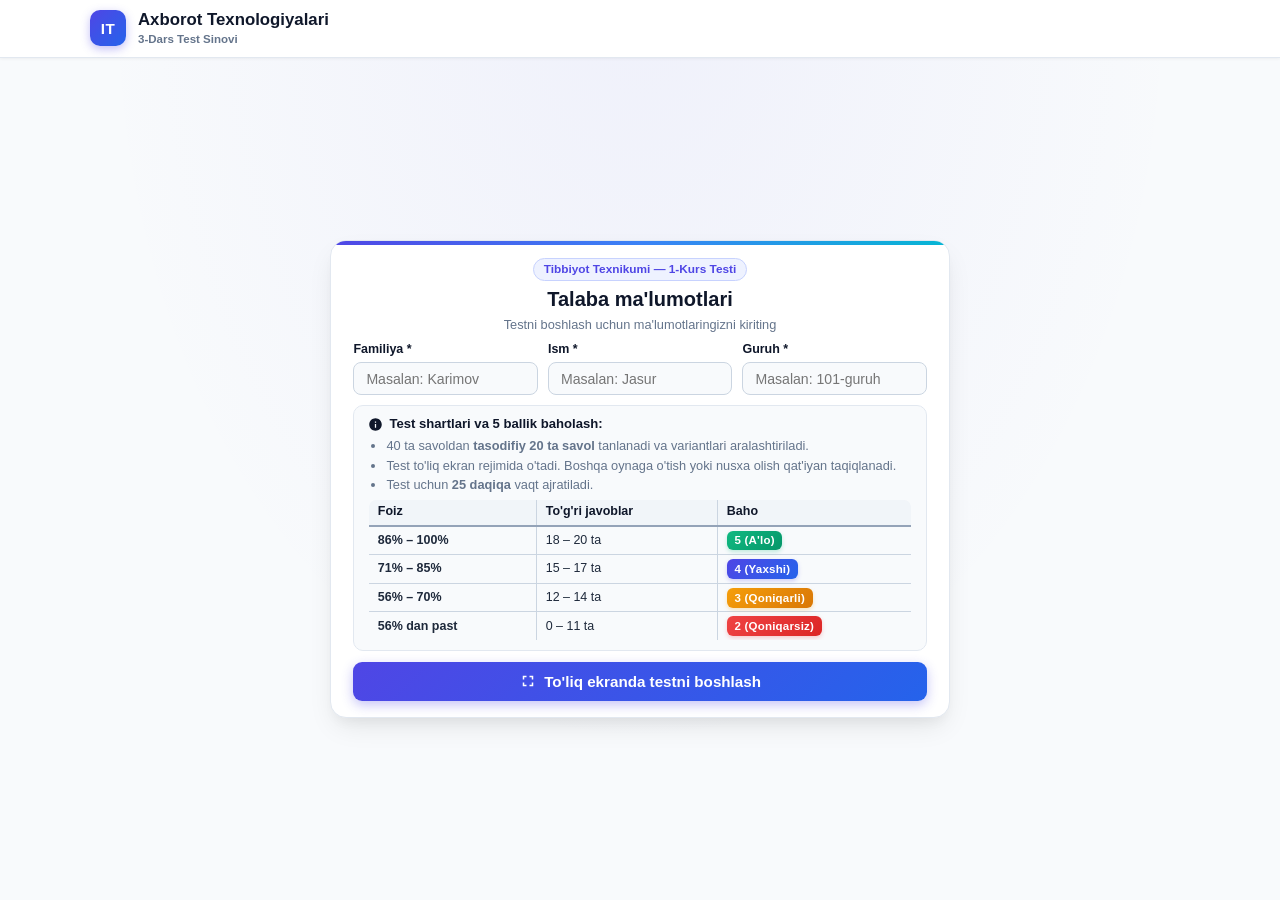
==== commit d2c05382: "Tugma korinishi va sahifa balandligi to'g'rilandi: overflow-y yoqildi va ro'yxatdan o'tish kartasi i" ====
--- a/test/index.html
+++ b/test/index.html
@@ -20,6 +20,12 @@
         </div>
       </div>
 
+      <!-- Tarmoq holati nishoni (Internet uzilganda yoki tiklanganda ko'rinadi) -->
+      <div id="networkStatusBadge" class="network-badge" style="display: none;">
+        <span class="net-dot"></span>
+        <span id="networkStatusText">Internet uzildi (Natija xotirada saqlanadi)</span>
+      </div>
+
       <!-- Test jarayonida ko'rinuvchi yuqori qism elementlari -->
       <div id="headerMeta" class="header-meta" style="display: none;">
         <div id="userBadge" class="user-badge" title="Talaba">
@@ -47,12 +53,12 @@
     <!-- 1-KO'RINISh: TALABA MA'LUMOTLARINI KIRITISH -->
     <div id="viewRegister" class="view-screen active">
       <div class="card index-card">
-        <div style="text-align: center; margin-bottom: 0.85rem;">
-          <span style="display: inline-block; background: #eef2ff; color: #4f46e5; border: 1px solid #c7d2fe; padding: 0.2rem 0.65rem; border-radius: 20px; font-size: 0.75rem; font-weight: 800; margin-bottom: 0.4rem;">
+        <div style="text-align: center; margin-bottom: 0.5rem;">
+          <span style="display: inline-block; background: #eef2ff; color: #4f46e5; border: 1px solid #c7d2fe; padding: 0.15rem 0.6rem; border-radius: 20px; font-size: 0.74rem; font-weight: 800; margin-bottom: 0.25rem;">
             Tibbiyot Texnikumi — 1-Kurs Testi
           </span>
-          <h2 style="font-size: 1.3rem; color: var(--dark); font-weight: 850;">Talaba ma'lumotlari</h2>
-          <p style="font-size: 0.82rem; color: var(--text-muted);">Testni boshlash uchun ma'lumotlaringizni kiriting</p>
+          <h2 style="font-size: 1.25rem; color: var(--dark); font-weight: 850; margin-bottom: 0.15rem;">Talaba ma'lumotlari</h2>
+          <p style="font-size: 0.8rem; color: var(--text-muted);">Testni boshlash uchun ma'lumotlaringizni kiriting</p>
         </div>
 
         <form id="studentForm" novalidate>
@@ -117,7 +123,7 @@
             </table>
           </div>
 
-          <button type="submit" id="btnStartQuiz" class="btn btn-primary" style="width: 100%; padding: 0.75rem; font-size: 1rem;">
+          <button type="submit" id="btnStartQuiz" class="btn btn-primary" style="width: 100%; padding: 0.65rem 1rem; font-size: 0.95rem; box-shadow: 0 4px 12px rgba(79, 70, 229, 0.32);">
             <svg class="icon" viewBox="0 0 24 24"><path d="M7 14H5v5h5v-2H7v-3zm-2-4h2V7h3V5H5v5zm12 7h-3v2h5v-5h-2v3zM14 5v2h3v3h2V5h-5z"/></svg>
             To'liq ekranda testni boshlash
           </button>
@@ -143,17 +149,23 @@
           </div>
         </div>
 
-        <!-- Savol kartasi -->
-        <div class="question-card">
-          <div>
-            <div class="question-top">
-              <span id="questionCounter" class="question-counter">Savol 1 / 20</span>
-            </div>
-            <h3 id="questionText" class="question-text">Savol yuklanmoqda...</h3>
-          </div>
-
-          <div id="optionsContainer" class="options-list">
-            <!-- Variantlar JS orqali qo'shiladi -->
+        <!-- Dinamik chetki rangli ramka bilan o'ralgan Savol kartasi -->
+        <div class="dynamic-frame-wrapper" id="dynamicQuizFrame">
+          <div class="question-card">
+            <div class="question-header-area">
+              <div class="question-top">
+                <span id="questionCounter" class="question-counter">Savol 1 / 20</span>
+                <div class="frame-progress-indicator">
+                  <span class="pulse-indicator-dot"></span>
+                  <span id="frameProgressText">0 / 20 belgilandi (0%)</span>
+                </div>
+              </div>
+              <h3 id="questionText" class="question-text">Savol yuklanmoqda...</h3>
+            </div>
+
+            <div id="optionsContainer" class="options-list">
+              <!-- Variantlar JS orqali qo'shiladi -->
+            </div>
           </div>
         </div>
 
--- a/css/style.css
+++ b/css/style.css
@@ -53,9 +53,8 @@
 }
 
 html, body {
-  height: 100%;
-  width: 100%;
-  overflow: hidden; /* Bir ekranga to'liq sig'dirish */
+  min-height: 100%;
+  width: 100%;
   background-color: var(--bg-main);
   background-image: radial-gradient(at 50% 0%, rgba(79, 70, 229, 0.05) 0px, transparent 60%);
   color: var(--text-main);
@@ -65,6 +64,9 @@
 body {
   display: flex;
   flex-direction: column;
+  min-height: 100vh;
+  overflow-x: hidden;
+  overflow-y: auto;
 }
 
 /* SVG Icon Helper */
@@ -213,19 +215,18 @@
   display: flex;
   flex-direction: column;
   align-items: center;
-  justify-content: center;
-  padding: 0.75rem 1rem;
+  padding: 0.5rem 1rem;
   max-width: 1100px;
   width: 100%;
   margin: 0 auto;
-  overflow: hidden;
+  min-height: 0;
 }
 
 /* 3 ta holat (Screen views) */
 .view-screen {
   display: none;
   width: 100%;
-  height: 100%;
+  flex: 1;
   animation: fadeIn 0.25s cubic-bezier(0.4, 0, 0.2, 1);
 }
 
@@ -233,7 +234,8 @@
   display: flex;
   flex-direction: column;
   align-items: center;
-  justify-content: center;
+  width: 100%;
+  margin: auto 0;
 }
 
 @keyframes fadeIn {
@@ -247,7 +249,7 @@
   border-radius: var(--radius-lg);
   border: 1px solid var(--border);
   box-shadow: var(--shadow-lg);
-  padding: 1.25rem 1.75rem;
+  padding: 1.1rem 1.4rem;
   width: 100%;
   position: relative;
   overflow: hidden;
@@ -266,34 +268,35 @@
 .index-card {
   max-width: 620px;
   margin: auto;
+  padding: 1rem 1.4rem;
 }
 
 .index-grid {
   display: grid;
   grid-template-columns: repeat(3, 1fr);
-  gap: 0.75rem;
-  margin-bottom: 0.85rem;
+  gap: 0.65rem;
+  margin-bottom: 0.65rem;
 }
 
 .form-group {
   display: flex;
   flex-direction: column;
-  gap: 0.3rem;
+  gap: 0.22rem;
   text-align: left;
 }
 
 .form-label {
-  font-size: 0.8rem;
+  font-size: 0.78rem;
   font-weight: 750;
   color: var(--dark);
 }
 
 .form-input {
   width: 100%;
-  padding: 0.65rem 0.9rem;
-  border-radius: 9px;
+  padding: 0.45rem 0.75rem;
+  border-radius: 8px;
   border: 1.5px solid #cbd5e1;
-  font-size: 0.92rem;
+  font-size: 0.88rem;
   background: #f8fafc;
   color: var(--dark);
   transition: all 0.2s ease;
@@ -310,45 +313,45 @@
   background: #f8fafc;
   border: 1px solid var(--border);
   border-radius: 10px;
-  padding: 0.85rem 1rem;
-  margin-bottom: 1rem;
+  padding: 0.55rem 0.85rem;
+  margin-bottom: 0.7rem;
+  font-size: 0.8rem;
+  text-align: left;
+}
+
+.rules-box h4 {
   font-size: 0.82rem;
-  text-align: left;
-}
-
-.rules-box h4 {
-  font-size: 0.88rem;
   font-weight: 800;
   color: var(--dark);
-  margin-bottom: 0.4rem;
+  margin-bottom: 0.25rem;
   display: flex;
   align-items: center;
   gap: 0.4rem;
 }
 
 .rules-box ul {
-  padding-left: 1.25rem;
+  padding-left: 1.15rem;
   color: var(--text-muted);
-  line-height: 1.45;
+  line-height: 1.35;
 }
 
 .rules-box li {
-  margin-bottom: 0.2rem;
+  margin-bottom: 0.12rem;
 }
 
 /* Grade table */
 .grade-table {
   width: 100%;
   border-collapse: collapse;
-  font-size: 0.8rem;
-  margin-top: 0.5rem;
+  font-size: 0.78rem;
+  margin-top: 0.35rem;
   border-radius: 8px;
   overflow: hidden;
   border: 1px solid #cbd5e1;
 }
 
 .grade-table th, .grade-table td {
-  padding: 0.45rem 0.65rem;
+  padding: 0.24rem 0.55rem;
   text-align: left;
   border: 1px solid #cbd5e1;
 }
@@ -362,8 +365,8 @@
 
 .badge {
   display: inline-block;
-  padding: 0.2rem 0.55rem;
-  font-size: 0.74rem;
+  padding: 0.12rem 0.48rem;
+  font-size: 0.72rem;
   font-weight: 800;
   border-radius: 6px;
   letter-spacing: 0.2px;
@@ -447,52 +450,105 @@
   box-shadow: 0 2px 5px rgba(16, 185, 129, 0.25);
 }
 
-/* Savol Kartasi */
-.question-card {
+/* Dinamik Chetki Rangli Ramka (Qoradan ko'kga, so'ng oqqa o'tuvchi) */
+.dynamic-frame-wrapper {
+  position: relative;
   flex: 1;
+  display: flex;
+  flex-direction: column;
+  padding: 3.5px;
+  border-radius: 18px;
+  background: conic-gradient(
+    from 0deg at 50% 50%,
+    #0a0f1d 0deg,
+    #1e3a8a calc(var(--answered-angle, 0deg) * 0.35),
+    #2563eb calc(var(--answered-angle, 0deg) * 0.7),
+    #38bdf8 calc(var(--answered-angle, 0deg) * 0.92),
+    #ffffff var(--answered-angle, 0deg),
+    #cbd5e1 var(--answered-angle, 0deg),
+    #e2e8f0 360deg
+  );
+  box-shadow: 0 8px 24px -4px rgba(37, 99, 235, calc(var(--answered-ratio, 0) * 0.25 + 0.06)),
+              0 0 calc(var(--answered-ratio, 0) * 16px) rgba(56, 189, 248, calc(var(--answered-ratio, 0) * 0.45));
+  transition: background 0.35s ease, box-shadow 0.35s ease;
+  min-height: 0;
+}
+
+.dynamic-frame-wrapper .question-card {
+  width: 100%;
+  height: 100%;
+  border-radius: 14.5px;
+  border: none;
+  background: #ffffff;
+  box-shadow: none;
   display: flex;
   flex-direction: column;
   justify-content: space-between;
-  padding: 1rem 1.4rem;
-  background: #ffffff;
-  border-radius: var(--radius-lg);
-  border: 1px solid var(--border);
-  box-shadow: var(--shadow);
-  overflow: hidden;
-  position: relative;
+  padding: 1.25rem 1.75rem;
+  overflow-y: auto;
+}
+
+.question-header-area {
+  margin-bottom: 0.5rem;
 }
 
 .question-top {
   display: flex;
   justify-content: space-between;
   align-items: center;
-  margin-bottom: 0.35rem;
+  gap: 0.75rem;
+  margin-bottom: 0.5rem;
 }
 
 .question-counter {
-  font-size: 0.8rem;
+  font-size: 0.82rem;
   font-weight: 800;
   color: var(--primary);
   background: var(--primary-light);
   border: 1px solid var(--primary-border);
-  padding: 0.2rem 0.65rem;
+  padding: 0.22rem 0.75rem;
   border-radius: 20px;
   letter-spacing: 0.4px;
 }
 
+.frame-progress-indicator {
+  display: inline-flex;
+  align-items: center;
+  gap: 0.45rem;
+  background: #f8fafc;
+  border: 1.5px solid #cbd5e1;
+  padding: 0.22rem 0.75rem;
+  border-radius: 20px;
+  font-size: 0.8rem;
+  font-weight: 800;
+  color: #1e293b;
+  box-shadow: 0 1px 3px rgba(0,0,0,0.04);
+}
+
+.pulse-indicator-dot {
+  width: 8px;
+  height: 8px;
+  border-radius: 50%;
+  background: #2563eb;
+  box-shadow: 0 0 8px #2563eb;
+  animation: pulseDot 1.4s infinite;
+}
+
 .question-text {
-  font-size: 1.15rem;
-  font-weight: 750;
-  color: var(--dark);
-  line-height: 1.35;
-  margin-bottom: 0.65rem;
+  font-size: 1.25rem;
+  font-weight: 800;
+  color: #0f172a;
+  line-height: 1.45;
+  margin-top: 0.4rem;
+  margin-bottom: 1rem;
+  letter-spacing: -0.2px;
 }
 
 /* Variantlar (Options) */
 .options-list {
   display: flex;
   flex-direction: column;
-  gap: 0.5rem;
+  gap: 0.65rem;
   flex: 1;
   justify-content: center;
 }
@@ -501,8 +557,8 @@
   display: flex;
   align-items: center;
   gap: 0.95rem;
-  padding: 0.75rem 1.15rem;
-  border-radius: 10px;
+  padding: 0.85rem 1.25rem;
+  border-radius: 12px;
   border: 1.5px solid #e2e8f0;
   background: #ffffff;
   cursor: pointer;
@@ -514,27 +570,27 @@
   border-color: #93c5fd;
   background-color: #f8fafc;
   transform: translateX(4px);
-  box-shadow: 0 2px 8px rgba(37, 99, 235, 0.08);
+  box-shadow: 0 3px 10px rgba(37, 99, 235, 0.08);
 }
 
 .option-item.selected {
   border-color: var(--primary);
   background: #eef2ff;
-  box-shadow: 0 4px 12px rgba(79, 70, 229, 0.15);
+  box-shadow: 0 4px 14px rgba(79, 70, 229, 0.16);
   transform: translateX(4px);
 }
 
 .option-letter {
-  width: 32px;
-  height: 32px;
-  border-radius: 8px;
+  width: 34px;
+  height: 34px;
+  border-radius: 10px;
   background: #f1f5f9;
   color: #475569;
   display: flex;
   align-items: center;
   justify-content: center;
-  font-weight: 800;
-  font-size: 0.85rem;
+  font-weight: 850;
+  font-size: 0.9rem;
   flex-shrink: 0;
   transition: all 0.2s ease;
   border: 1.5px solid #cbd5e1;
@@ -544,11 +600,11 @@
   background: var(--primary-gradient);
   color: #ffffff;
   border-color: transparent;
-  box-shadow: 0 2px 6px rgba(79, 70, 229, 0.35);
+  box-shadow: 0 2px 8px rgba(79, 70, 229, 0.35);
 }
 
 .option-text {
-  font-size: 0.98rem;
+  font-size: 1.02rem;
   color: #1e293b;
   font-weight: 600;
 }
@@ -558,11 +614,32 @@
   font-weight: 750;
 }
 
+.option-check {
+  margin-left: auto;
+  width: 26px;
+  height: 26px;
+  border-radius: 50%;
+  border: 1.5px solid #cbd5e1;
+  display: flex;
+  align-items: center;
+  justify-content: center;
+  color: transparent;
+  transition: all 0.2s cubic-bezier(0.4, 0, 0.2, 1);
+  flex-shrink: 0;
+}
+
+.option-item.selected .option-check {
+  background: var(--primary-gradient);
+  border-color: transparent;
+  color: #ffffff;
+  box-shadow: 0 2px 6px rgba(79, 70, 229, 0.35);
+}
+
 .quiz-footer {
   display: flex;
   justify-content: space-between;
   align-items: center;
-  padding: 0.4rem 0.25rem 0.2rem;
+  padding: 0.5rem 0.25rem 0.1rem;
   flex-shrink: 0;
   gap: 1rem;
 }
@@ -870,6 +947,95 @@
   border: 1px solid rgba(255, 255, 255, 0.1);
 }
 
+/* Network status badge in header */
+.network-badge {
+  display: inline-flex;
+  align-items: center;
+  gap: 0.45rem;
+  padding: 0.32rem 0.8rem;
+  border-radius: 20px;
+  font-size: 0.78rem;
+  font-weight: 750;
+  animation: fadeIn 0.2s ease;
+}
+
+.network-badge.offline {
+  background: #fff1f2;
+  color: #be123c;
+  border: 1px solid #fecdd3;
+}
+
+.network-badge.offline .net-dot {
+  width: 7px;
+  height: 7px;
+  border-radius: 50%;
+  background: #e11d48;
+  box-shadow: 0 0 6px #e11d48;
+  animation: pulseDot 1.2s infinite;
+}
+
+.network-badge.online {
+  background: #ecfdf5;
+  color: #047857;
+  border: 1px solid #a7f3d0;
+}
+
+.network-badge.online .net-dot {
+  width: 7px;
+  height: 7px;
+  border-radius: 50%;
+  background: #10b981;
+  box-shadow: 0 0 6px #10b981;
+}
+
+/* Retry button in pending sheet status */
+.btn-retry {
+  display: inline-flex;
+  align-items: center;
+  gap: 0.4rem;
+  background: #ffffff;
+  color: #b45309;
+  border: 1.5px solid #f59e0b;
+  border-radius: 6px;
+  padding: 0.35rem 0.85rem;
+  font-size: 0.82rem;
+  font-weight: 800;
+  cursor: pointer;
+  transition: all 0.2s ease;
+  box-shadow: 0 1px 3px rgba(0,0,0,0.05);
+}
+
+.btn-retry:hover {
+  background: #fffbeb;
+  transform: translateY(-1px);
+  box-shadow: 0 3px 8px rgba(245, 158, 11, 0.25);
+}
+
+.pulse-warning-dot {
+  display: inline-block;
+  width: 8px;
+  height: 8px;
+  border-radius: 50%;
+  background: #f59e0b;
+  box-shadow: 0 0 8px #f59e0b;
+  animation: pulseDot 1.4s infinite;
+}
+
+.sync-spinner {
+  width: 14px;
+  height: 14px;
+  border: 2px solid rgba(79, 70, 229, 0.25);
+  border-top-color: #4f46e5;
+  border-radius: 50%;
+  animation: spin 0.8s linear infinite;
+  display: inline-block;
+  vertical-align: middle;
+}
+
+@keyframes spin {
+  to { transform: rotate(360deg); }
+}
+
 @media (max-width: 768px) {
   .index-grid { grid-template-columns: 1fr; gap: 0.4rem; }
   .result-details-grid { grid-template-columns: 1fr 1fr; }
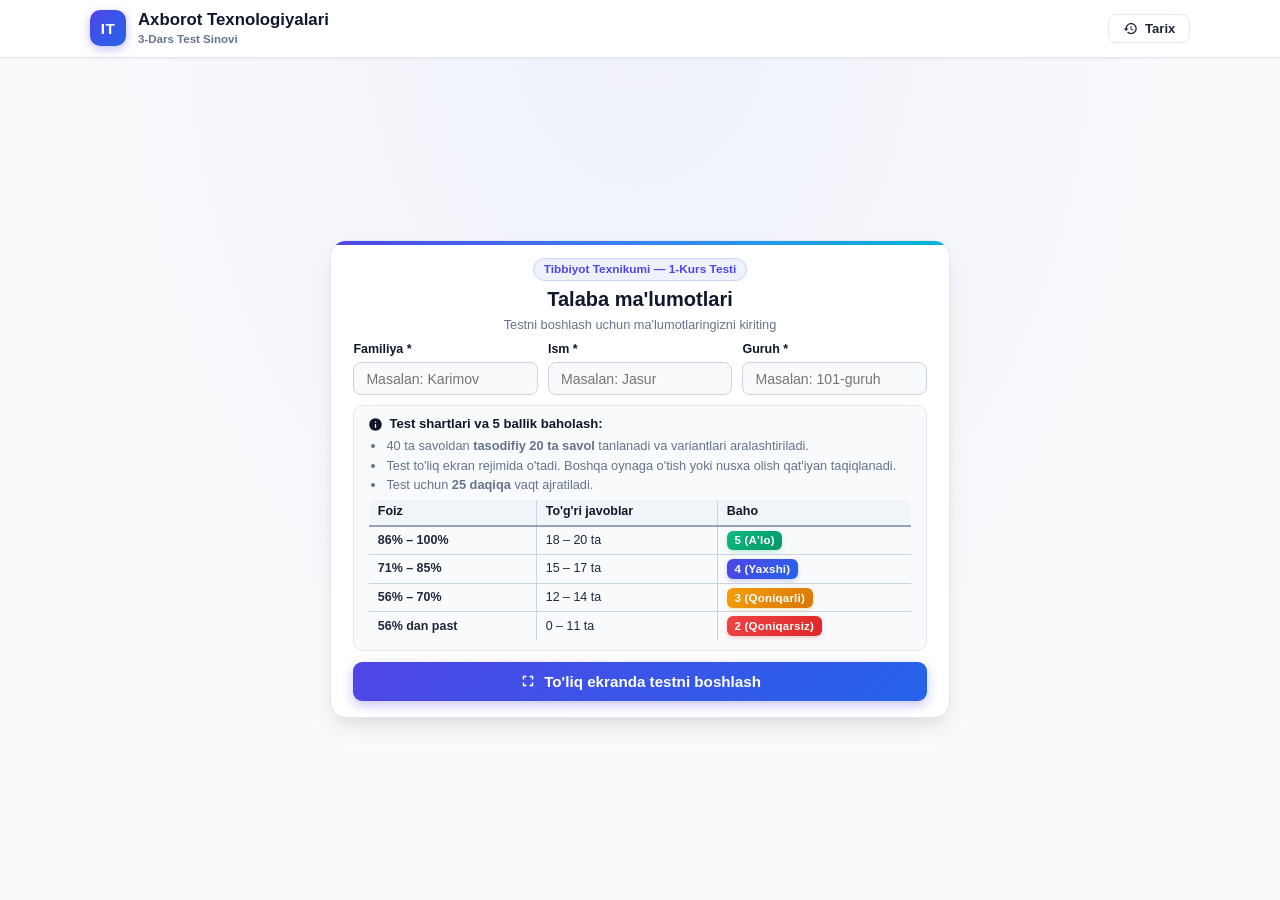
==== commit 30615a54: "Test natijalari tarixi bolimi yaratildi: keshda saqlash, qidiruv, statistika va CSV eksport imkoniya" ====
--- a/test/index.html
+++ b/test/index.html
@@ -42,6 +42,15 @@
         <button type="button" id="btnFinishTop" class="btn btn-danger" style="padding: 0.4rem 0.85rem; font-size: 0.82rem;" title="Testni yakunlash">
           <svg class="icon icon-sm" viewBox="0 0 24 24"><path d="M14.4 6L14 4H5v17h2v-7h5.6l.4 2h7V6z"/></svg>
           Testni yakunlash
+        </button>
+      </div>
+
+      <!-- Tarix tugmasi (Header o'ng qismida) -->
+      <div id="headerHistoryWrapper" style="display: flex; align-items: center; gap: 0.5rem; margin-left: auto;">
+        <button type="button" id="btnOpenHistory" class="btn btn-secondary" style="padding: 0.38rem 0.85rem; font-size: 0.82rem; border-radius: 8px;" title="Test natijalari tarixi (keshda saqlangan)">
+          <svg class="icon icon-sm" viewBox="0 0 24 24"><path d="M13 3c-4.97 0-9 4.03-9 9H1l3.89 3.89.07.14L9 12H6c0-3.87 3.13-7 7-7s7 3.13 7 7-3.13 7-7 7c-1.93 0-3.68-.79-4.94-2.06l-1.42 1.42C8.27 19.99 10.51 21 13 21c4.97 0 9-4.03 9-9s-4.03-9-9-9zm-1 5v5l4.28 2.54.72-1.21-3.5-2.08V8H12z"/></svg>
+          <span>Tarix</span>
+          <span id="historyCountBadge" class="badge badge-primary" style="padding: 0.1rem 0.45rem; font-size: 0.7rem; margin-left: 0.2rem; display: none;">0</span>
         </button>
       </div>
     </div>
@@ -237,6 +246,10 @@
             <svg class="icon icon-sm" viewBox="0 0 24 24"><path d="M19 3H5c-1.1 0-2 .9-2 2v14c0 1.1.9 2 2 2h14c1.1 0 2-.9 2-2V5c0-1.1-.9-2-2-2zm-5 14H7v-2h7v2zm3-4H7v-2h10v2zm0-4H7V7h10v2z"/></svg>
             Savollar tahlilini ko'rish
           </button>
+          <button type="button" id="btnResultHistory" class="btn btn-secondary">
+            <svg class="icon icon-sm" viewBox="0 0 24 24"><path d="M13 3c-4.97 0-9 4.03-9 9H1l3.89 3.89.07.14L9 12H6c0-3.87 3.13-7 7-7s7 3.13 7 7-3.13 7-7 7c-1.93 0-3.68-.79-4.94-2.06l-1.42 1.42C8.27 19.99 10.51 21 13 21c4.97 0 9-4.03 9-9s-4.03-9-9-9zm-1 5v5l4.28 2.54.72-1.21-3.5-2.08V8H12z"/></svg>
+            Natijalar tarixi
+          </button>
           <button type="button" id="btnRestart" class="btn btn-primary">
             Qaytadan topshirish
           </button>
@@ -321,6 +334,96 @@
     <span id="antiCheatText">Nusxa olish yoki skrinshot taqiqlangan!</span>
   </div>
 
+  <!-- NATIJALAR TARIXI MODALI (Keshda saqlangan) -->
+  <div id="historyModal" class="modal-overlay">
+    <div class="modal-box history-modal-box">
+      <div class="history-modal-header">
+        <div style="display: flex; align-items: center; gap: 0.6rem;">
+          <div class="modal-icon-wrapper primary" style="width: 38px; height: 38px; margin: 0; border-radius: 10px;">
+            <svg class="icon icon-md" viewBox="0 0 24 24"><path d="M13 3c-4.97 0-9 4.03-9 9H1l3.89 3.89.07.14L9 12H6c0-3.87 3.13-7 7-7s7 3.13 7 7-3.13 7-7 7c-1.93 0-3.68-.79-4.94-2.06l-1.42 1.42C8.27 19.99 10.51 21 13 21c4.97 0 9-4.03 9-9s-4.03-9-9-9zm-1 5v5l4.28 2.54.72-1.21-3.5-2.08V8H12z"/></svg>
+          </div>
+          <div>
+            <h3 class="modal-title" style="margin: 0; text-align: left; font-size: 1.18rem;">Test Natijalari Tarixi</h3>
+            <p style="font-size: 0.78rem; color: var(--text-muted); margin: 0;">Brauzer keshida saqlangan barcha natijalar</p>
+          </div>
+        </div>
+        <button type="button" id="btnCloseHistory" class="modal-close-btn" title="Yopish">&times;</button>
+      </div>
+
+      <!-- Kesh statistikasi -->
+      <div class="history-stats-grid">
+        <div class="history-stat-card">
+          <span class="stat-label">Jami topshirilgan</span>
+          <span id="statTotalCount" class="stat-value">0 ta</span>
+        </div>
+        <div class="history-stat-card">
+          <span class="stat-label">O'rtacha natija</span>
+          <span id="statAvgScore" class="stat-value">0%</span>
+        </div>
+        <div class="history-stat-card">
+          <span class="stat-label">A'lo (5) baholar</span>
+          <span id="statTopGrades" class="stat-value" style="color: var(--success);">0 ta</span>
+        </div>
+        <div class="history-stat-card">
+          <span class="stat-label">Eng yuqori natija</span>
+          <span id="statMaxScore" class="stat-value" style="color: var(--primary);">0%</span>
+        </div>
+      </div>
+
+      <!-- Qidiruv va Harakatlar -->
+      <div class="history-toolbar">
+        <div class="history-search-wrapper">
+          <svg class="icon icon-sm" viewBox="0 0 24 24"><path d="M15.5 14h-.79l-.28-.27C15.41 12.59 16 11.11 16 9.5 16 5.91 13.09 3 9.5 3S3 5.91 3 9.5 5.91 16 9.5 16c1.61 0 3.09-.59 4.23-1.57l.27.28v.79l5 4.99L20.49 19l-4.99-5zm-6 0C7.01 14 5 11.99 5 9.5S7.01 5 9.5 5 14 7.01 14 9.5 11.99 14 9.5 14z"/></svg>
+          <input type="text" id="historySearchInput" placeholder="Ism, familiya yoki guruh bo'yicha qidirish..." autocomplete="off">
+        </div>
+        <div style="display: flex; gap: 0.5rem; flex-shrink: 0;">
+          <button type="button" id="btnExportHistory" class="btn btn-secondary" style="padding: 0.42rem 0.75rem; font-size: 0.8rem;" title="Excel yoki CSV formatida yuklab olish">
+            <svg class="icon icon-sm" viewBox="0 0 24 24"><path d="M19 9h-4V3H9v6H5l7 7 7-7zM5 18v2h14v-2H5z"/></svg>
+            Eksport (CSV)
+          </button>
+          <button type="button" id="btnClearHistory" class="btn btn-danger" style="padding: 0.42rem 0.75rem; font-size: 0.8rem;" title="Barcha natijalarni keshdan tozalash">
+            <svg class="icon icon-sm" viewBox="0 0 24 24"><path d="M6 19c0 1.1.9 2 2 2h8c1.1 0 2-.9 2-2V7H6v12zM19 4h-3.5l-1-1h-5l-1 1H5v2h14V4z"/></svg>
+            Tozalash
+          </button>
+        </div>
+      </div>
+
+      <!-- Natijalar Jadvali -->
+      <div class="history-table-container">
+        <table class="history-table" id="historyTable">
+          <thead>
+            <tr>
+              <th style="width: 40px; text-align: center;">#</th>
+              <th>Talaba</th>
+              <th>Guruh</th>
+              <th>To'g'ri</th>
+              <th>Foiz</th>
+              <th>Baho</th>
+              <th>Vaqt</th>
+              <th>Sana</th>
+            </tr>
+          </thead>
+          <tbody id="historyTableBody">
+            <!-- JS orqali to'ldiriladi -->
+          </tbody>
+        </table>
+        <div id="historyEmptyState" class="history-empty-state" style="display: none;">
+          <div class="empty-icon-box" style="margin-bottom: 0.5rem;">
+            <svg class="icon icon-lg" viewBox="0 0 24 24" style="fill: #94a3b8; width: 42px; height: 42px;"><path d="M19 3H5c-1.1 0-2 .9-2 2v14c0 1.1.9 2 2 2h14c1.1 0 2-.9 2-2V5c0-1.1-.9-2-2-2zm-5 14H7v-2h7v2zm3-4H7v-2h10v2zm0-4H7V7h10v2z"/></svg>
+          </div>
+          <p style="font-weight: 750; color: #475569; margin-bottom: 0.25rem;">Keshda saqlangan natijalar topilmadi</p>
+          <p style="font-size: 0.8rem; color: #94a3b8; max-width: 380px; margin: 0 auto;">Talabalar test topshirishi bilan ularning natijalari avtomatik tarzda bu yerda saqlanib boradi.</p>
+        </div>
+      </div>
+
+      <div class="modal-actions" style="margin-top: 0.85rem;">
+        <button type="button" id="btnCloseHistoryBottom" class="btn btn-secondary" style="width: 100%;">
+          Yopish
+        </button>
+      </div>
+    </div>
+  </div>
+
   <!-- Skriptlar -->
   <script src="../js/config.js"></script>
   <script src="../js/questions.js"></script>
--- a/css/style.css
+++ b/css/style.css
@@ -927,6 +927,161 @@
   flex: 1;
 }
 
+/* Tarix (Natijalar tarixi) Modali */
+.history-modal-box {
+  max-width: 860px;
+  width: 96%;
+  max-height: 88vh;
+  display: flex;
+  flex-direction: column;
+  padding: 1.25rem 1.5rem;
+  text-align: left;
+  overflow: hidden;
+}
+
+.history-modal-header {
+  display: flex;
+  justify-content: space-between;
+  align-items: center;
+  margin-bottom: 0.85rem;
+  padding-bottom: 0.65rem;
+  border-bottom: 1.5px solid var(--border);
+}
+
+.modal-close-btn {
+  background: #f1f5f9;
+  border: 1px solid var(--border);
+  font-size: 1.4rem;
+  color: #64748b;
+  cursor: pointer;
+  width: 32px;
+  height: 32px;
+  border-radius: 8px;
+  display: flex;
+  align-items: center;
+  justify-content: center;
+  line-height: 1;
+  transition: all 0.2s ease;
+}
+
+.modal-close-btn:hover {
+  background: #fee2e2;
+  color: #ef4444;
+  border-color: #fca5a5;
+}
+
+.history-stats-grid {
+  display: grid;
+  grid-template-columns: repeat(4, 1fr);
+  gap: 0.6rem;
+  margin-bottom: 0.85rem;
+}
+
+.history-stat-card {
+  background: #f8fafc;
+  border: 1px solid var(--border);
+  border-radius: 10px;
+  padding: 0.55rem 0.8rem;
+  display: flex;
+  flex-direction: column;
+  gap: 0.15rem;
+}
+
+.stat-label {
+  font-size: 0.72rem;
+  color: var(--text-muted);
+  font-weight: 700;
+  text-transform: uppercase;
+  letter-spacing: 0.3px;
+}
+
+.stat-value {
+  font-size: 1.2rem;
+  font-weight: 850;
+  color: var(--dark);
+}
+
+.history-toolbar {
+  display: flex;
+  gap: 0.65rem;
+  justify-content: space-between;
+  align-items: center;
+  margin-bottom: 0.75rem;
+  flex-wrap: wrap;
+}
+
+.history-search-wrapper {
+  flex: 1;
+  min-width: 220px;
+  display: flex;
+  align-items: center;
+  gap: 0.45rem;
+  background: #f8fafc;
+  border: 1.5px solid #cbd5e1;
+  border-radius: 8px;
+  padding: 0.4rem 0.75rem;
+}
+
+.history-search-wrapper input {
+  border: none;
+  background: transparent;
+  outline: none;
+  width: 100%;
+  font-size: 0.85rem;
+  color: var(--dark);
+}
+
+.history-table-container {
+  flex: 1;
+  overflow-y: auto;
+  border: 1.5px solid var(--border);
+  border-radius: 10px;
+  background: #ffffff;
+  min-height: 220px;
+  max-height: 360px;
+}
+
+.history-table {
+  width: 100%;
+  border-collapse: collapse;
+  font-size: 0.82rem;
+  text-align: left;
+}
+
+.history-table th {
+  position: sticky;
+  top: 0;
+  background: #f1f5f9;
+  color: #1e293b;
+  font-weight: 800;
+  padding: 0.55rem 0.75rem;
+  border-bottom: 2px solid #cbd5e1;
+  z-index: 2;
+  white-space: nowrap;
+}
+
+.history-table td {
+  padding: 0.55rem 0.75rem;
+  border-bottom: 1px solid #f1f5f9;
+  vertical-align: middle;
+  white-space: nowrap;
+}
+
+.history-table tr:hover {
+  background: #f8fafc;
+}
+
+.history-empty-state {
+  padding: 3rem 1rem;
+  text-align: center;
+}
+
+@media (max-width: 768px) {
+  .history-stats-grid {
+    grid-template-columns: repeat(2, 1fr);
+  }
+}
+
 /* Anti-cheat banner */
 .anticheat-banner {
   display: none;
